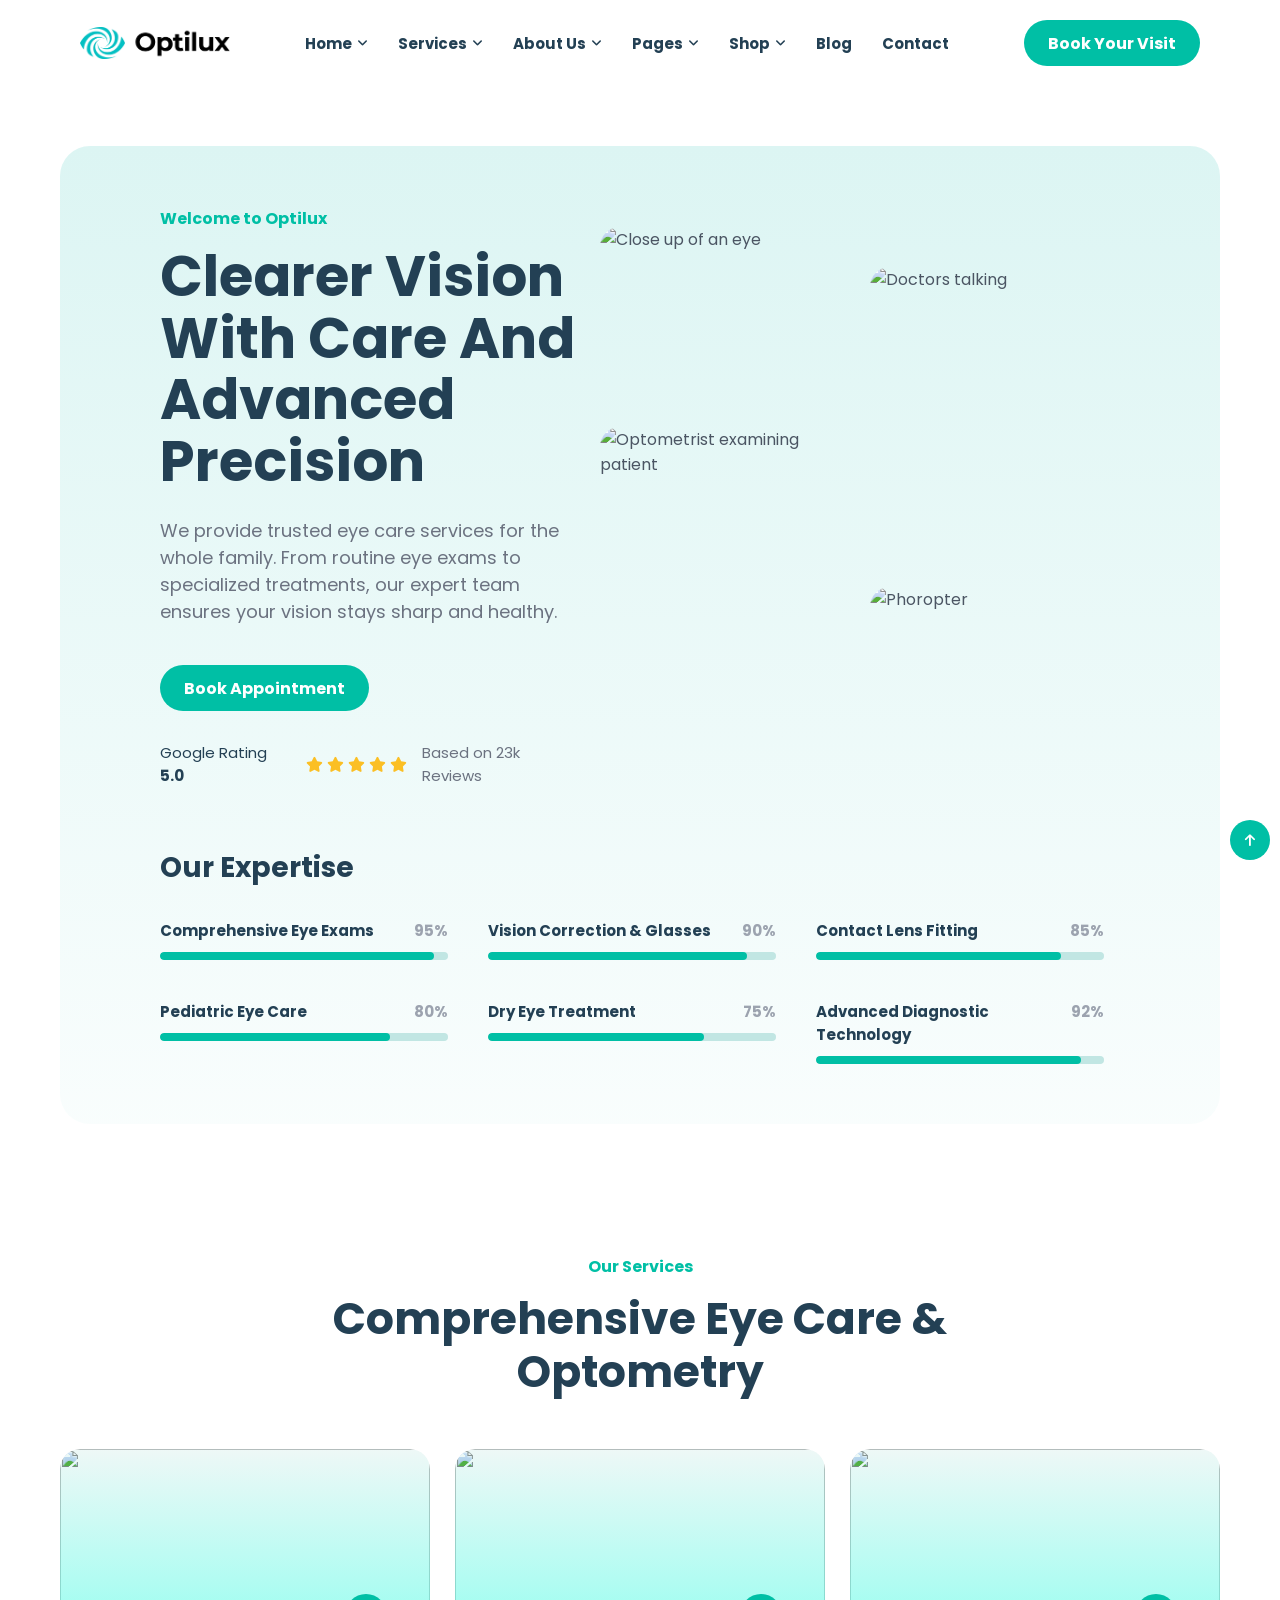
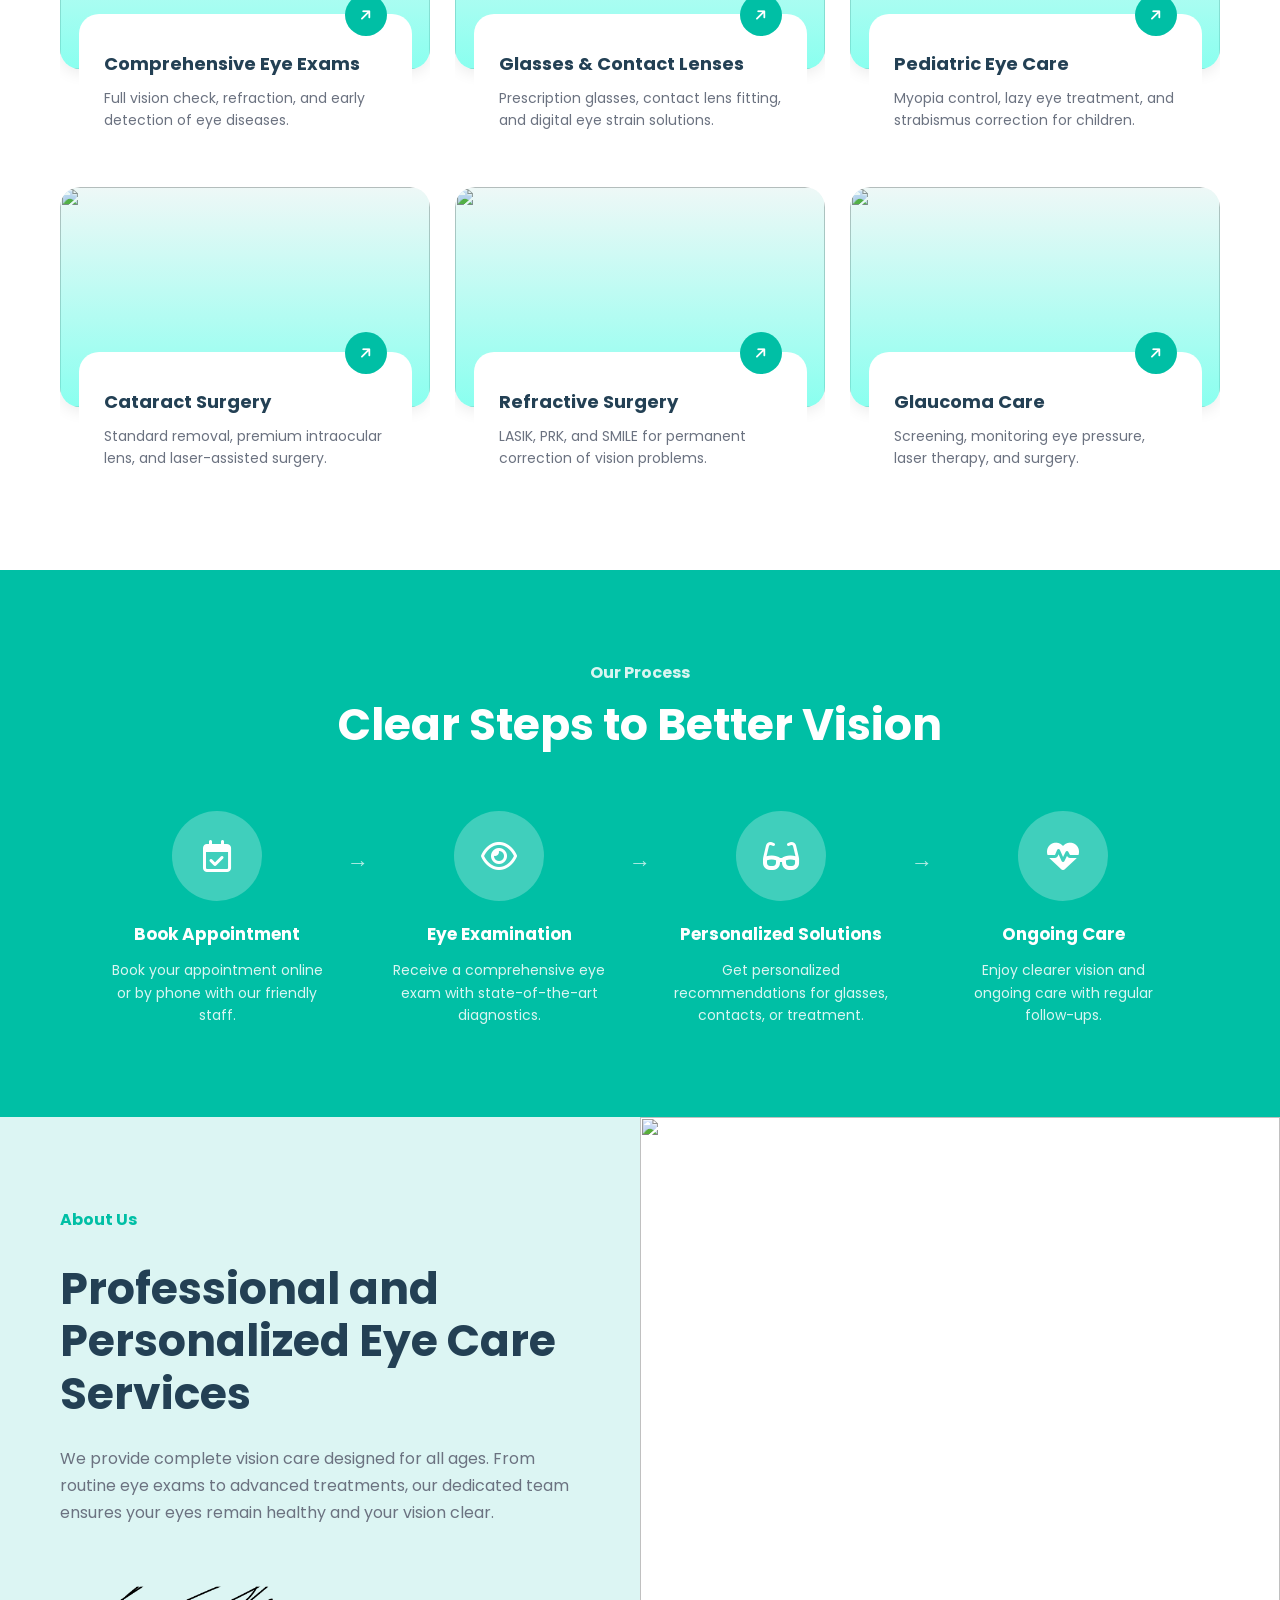
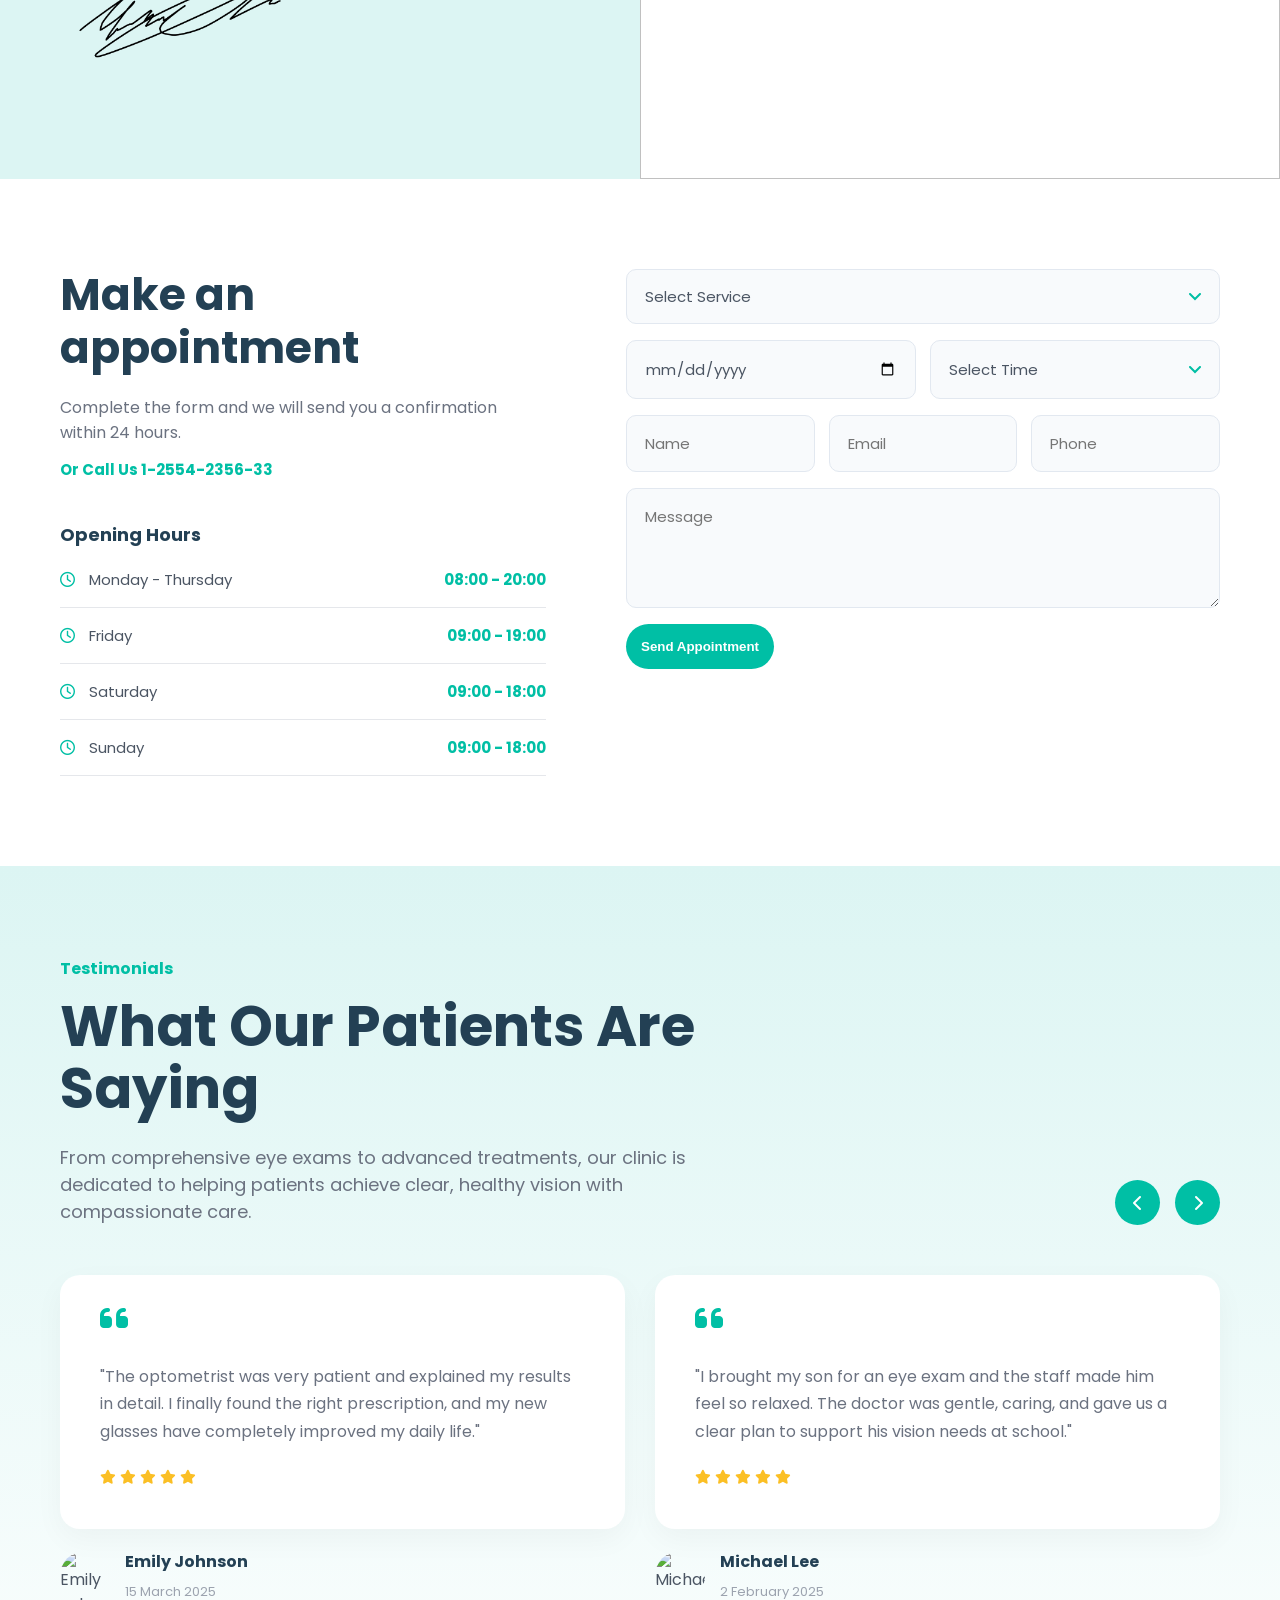
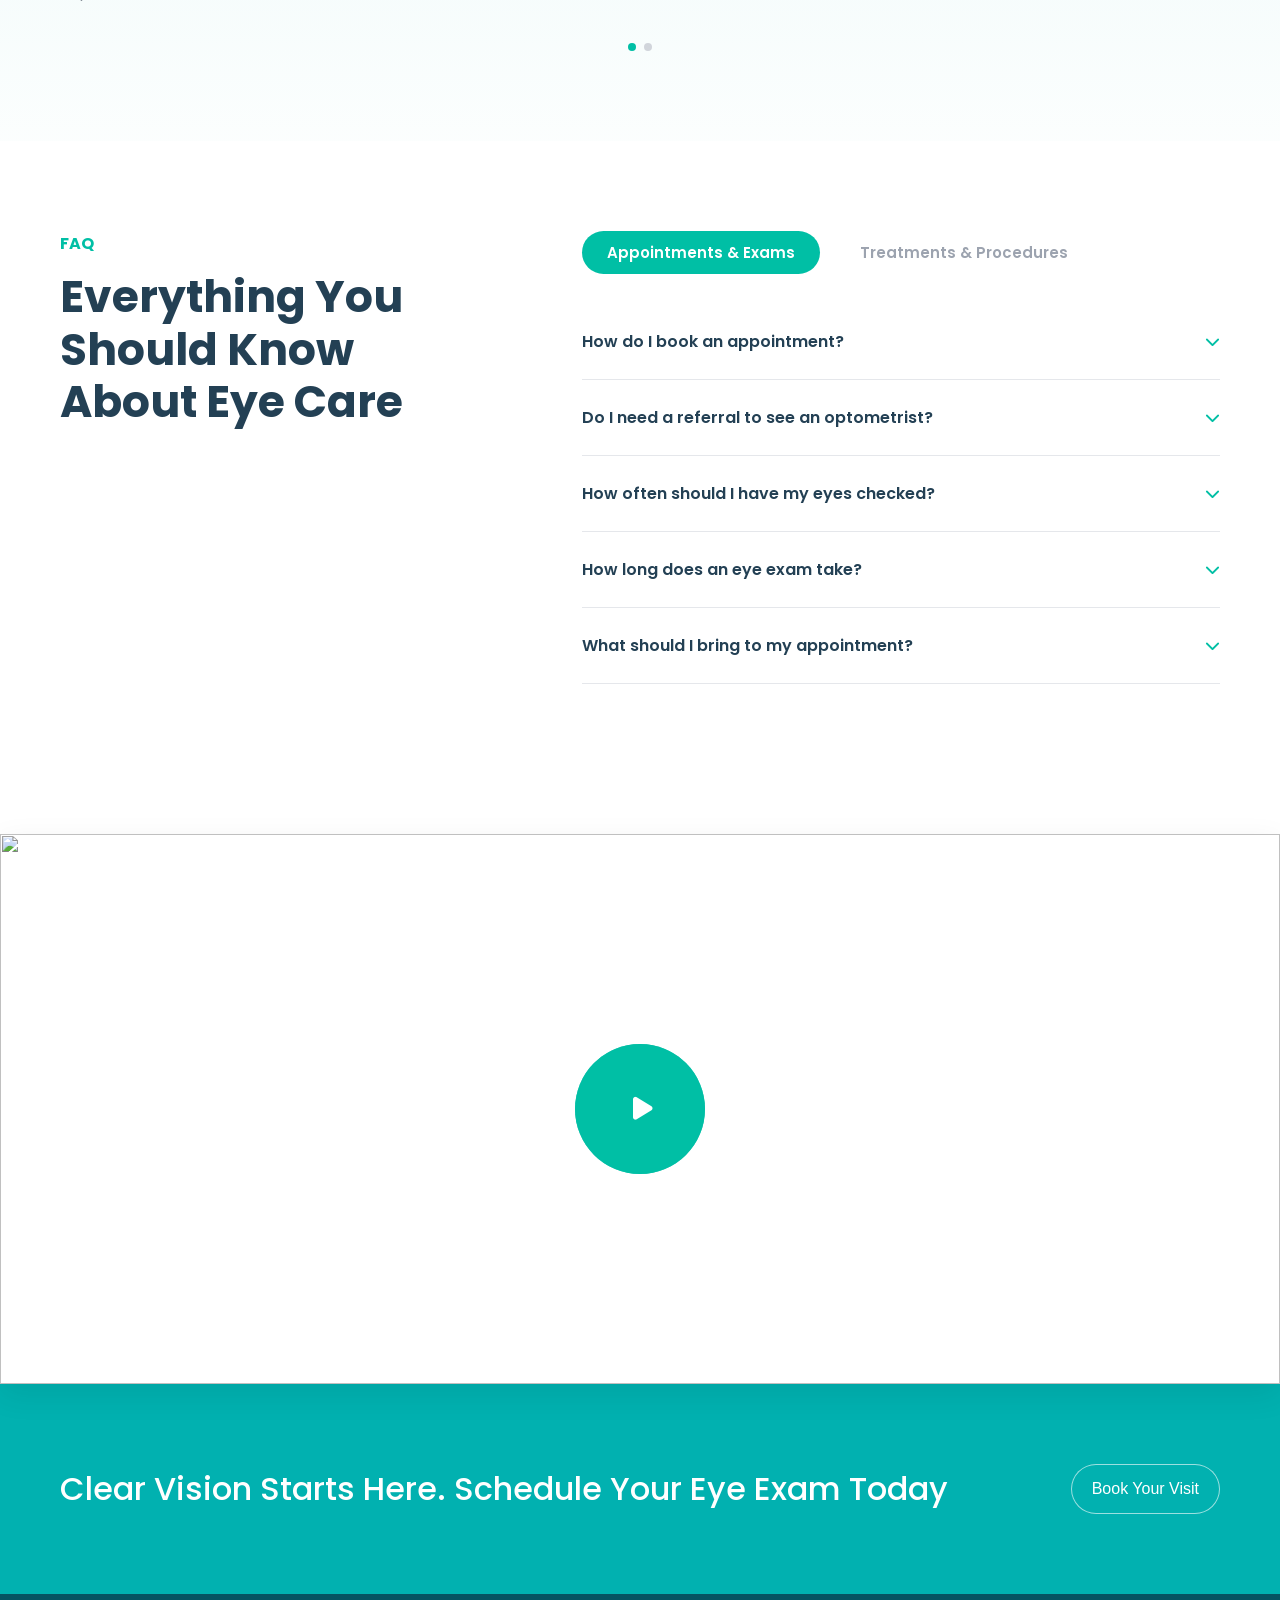
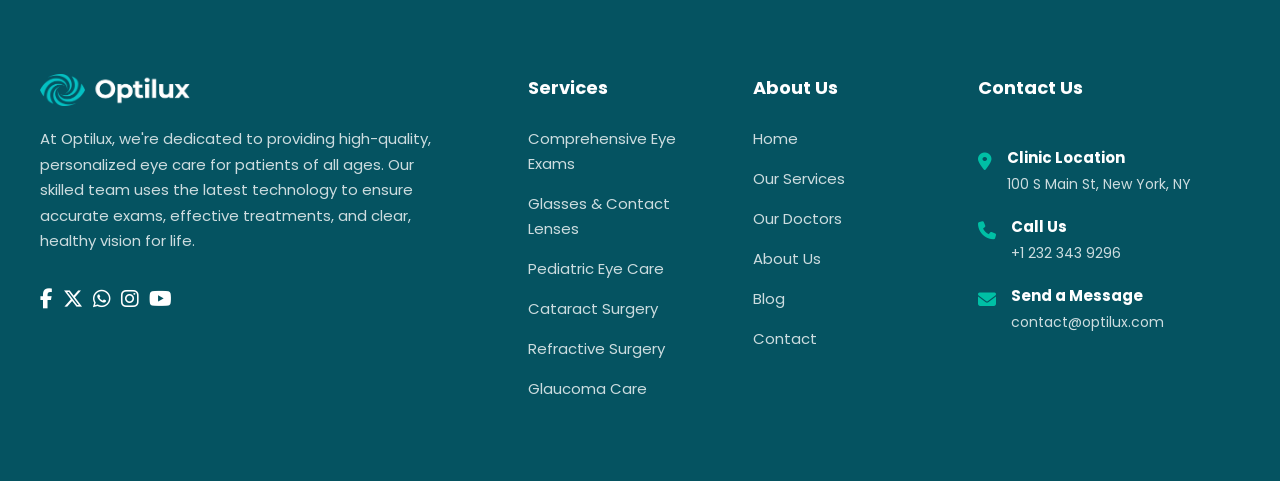
==== index.html @ ae5e07cf "feat: index page finished" ====
<!DOCTYPE html>
<html lang="en">

<head>
    <meta charset="UTF-8">
    <meta name="viewport" content="width=device-width, initial-scale=1.0">
    <title>Optilux Eye Care</title>
    <link rel="stylesheet" href="public/css/app.css">
    <link href="https://fonts.googleapis.com/css2?family=Outfit:wght@400;500;600;700&display=swap" rel="stylesheet">
    <link rel="stylesheet" href="https://cdnjs.cloudflare.com/ajax/libs/font-awesome/6.4.0/css/all.min.css">
    <link rel="preconnect" href="https://fonts.googleapis.com">
    <link rel="preconnect" href="https://fonts.gstatic.com" crossorigin>
    <link
        href="https://fonts.googleapis.com/css2?family=Poppins:ital,wght@0,100;0,200;0,300;0,400;0,500;0,600;0,700;0,800;0,900;1,100;1,200;1,300;1,400;1,500;1,600;1,700;1,800;1,900&display=swap"
        rel="stylesheet">
</head>

<body>
    <!-- !header -->
    <header class="theheader">
        <div class="logo">
            <img src="public/images/logo.webp" style="width: 150px;" alt="">
        </div>
        <!-- todo/ navnar -->
        <nav class="navbar">
            <ul>
                <li><a href="">Home <i class="fa-solid fa-angle-down"></i></a></li>
                <li><a href="">Services <i class="fa-solid fa-angle-down"></i></a></li>
                <li><a href="">About Us <i class="fa-solid fa-angle-down"></i></a></li>
                <li><a href="">Pages <i class="fa-solid fa-angle-down"></i></a></li>
                <li><a href="">Shop <i class="fa-solid fa-angle-down"></i></a></li>
                <li><a href="">Blog</a></li>
                <li><a href="">Contact</a></li>
            </ul>
        </nav>
        <div class="aqua-link">
            <a href="">Book Your Visit</a>
        </div>
    </header>

    <!-- !main -->
    <main class="themain">

        <!--!/ first section/ hero section  -->
        <section class="hero-container">
            <!-- todo/ hero section -->
            <!-- ?left div -->
            <div class="hero-content">
                <div class="hero-text-area">
                    <span class="subtitle">Welcome to Optilux</span>
                    <h1 class="main-title">Clearer Vision With Care And Advanced Precision</h1>
                    <p class="description">
                        We provide trusted eye care services for the whole family.
                        From routine eye exams to specialized treatments, our expert
                        team ensures your vision stays sharp and healthy.
                    </p>
                    <div class="aqua-link">
                        <a href="" class="btn-large">Book Appointment</a>
                    </div>


                    <div class="reviews">
                        <span class="rating-text">Google Rating <strong>5.0</strong></span>
                        <div class="stars">
                            <i class="fa-solid fa-star"></i>
                            <i class="fa-solid fa-star"></i>
                            <i class="fa-solid fa-star"></i>
                            <i class="fa-solid fa-star"></i>
                            <i class="fa-solid fa-star"></i>
                        </div>
                        <span class="review-count">Based on 23k Reviews</span>
                    </div>
                </div>
                <!-- ?/right div -->
                <div class="hero-image-collage">
                    <div class="collage-col">
                        <img src="https://images.unsplash.com/photo-1508962914676-134849a727f0?ixlib=rb-4.0.3&auto=format&fit=crop&w=400&q=80"
                            alt="Close up of an eye" class="img-small rounded">
                        <img src="https://images.unsplash.com/photo-1629909613654-28e377c37b09?ixlib=rb-4.0.3&auto=format&fit=crop&w=400&q=80"
                            alt="Optometrist examining patient" class="img-large rounded">
                    </div>
                    <div class="collage-col staggered">
                        <img src="https://images.unsplash.com/photo-1638202993928-7267aad84c31?ixlib=rb-4.0.3&auto=format&fit=crop&w=400&q=80"
                            alt="Doctors talking" class="img-large rounded">
                        <img src="https://images.unsplash.com/photo-1511174511562-5f7f18b874f8?ixlib=rb-4.0.3&auto=format&fit=crop&w=400&q=80"
                            alt="Phoropter" class="img-small rounded">
                    </div>
                </div>
            </div>

            <!-- todo/first section second part -->
            <div class="expertise-area">
                <h2 class="section-title">Our Expertise</h2>

                <div class="skills-grid">
                    <div class="skill-item">
                        <div class="skill-labels">
                            <span>Comprehensive Eye Exams</span>
                            <span class="percent">95%</span>
                        </div>
                        <div class="skill-bar-bg">
                            <div class="skill-bar-fill-95"></div>
                        </div>
                    </div>
                    <div class="skill-item">
                        <div class="skill-labels">
                            <span>Vision Correction & Glasses</span>
                            <span class="percent">90%</span>
                        </div>
                        <div class="skill-bar-bg">
                            <div class="skill-bar-fill-90"></div>
                        </div>
                    </div>
                    <div class="skill-item">
                        <div class="skill-labels">
                            <span>Contact Lens Fitting</span>
                            <span class="percent">85%</span>
                        </div>
                        <div class="skill-bar-bg">
                            <div class="skill-bar-fill-85"></div>
                        </div>
                    </div>
                    <div class="skill-item">
                        <div class="skill-labels">
                            <span>Pediatric Eye Care</span>
                            <span class="percent">80%</span>
                        </div>
                        <div class="skill-bar-bg">
                            <div class="skill-bar-fill-80"></div>
                        </div>
                    </div>
                    <div class="skill-item">
                        <div class="skill-labels">
                            <span>Dry Eye Treatment</span>
                            <span class="percent">75%</span>
                        </div>
                        <div class="skill-bar-bg">
                            <div class="skill-bar-fill-75"></div>
                        </div>
                    </div>
                    <div class="skill-item">
                        <div class="skill-labels">
                            <span>Advanced Diagnostic Technology</span>
                            <span class="percent">92%</span>
                        </div>
                        <div class="skill-bar-bg">
                            <div class="skill-bar-fill-92"></div>
                        </div>
                    </div>
                </div>
            </div>
        </section>

        <!-- !/ back to the top button /fixed circle -->
        <div class="back-to-the-top">
            <button><i class="fa-solid fa-arrow-up"></i></button>
        </div>


        <!-- !second section -->
        <section class="second-section">

            <h3>Our Services</h3>
            <h1>Comprehensive Eye Care &<br>Optometry</h1>


            <div class="second-section-grids">

                <!-- card 1 -->
                <div class="ss-onecard">
                    <div class="card-imgdiv">
                        <img src="https://images.unsplash.com/photo-1551601651-2a8555f1a136?auto=format&fit=crop&w=600&q=80"
                            alt="">
                    </div>
                    <div class="card-bottom">
                        <div class="card-arrow"><i class="fa-solid fa-arrow-right"></i></div>
                        <h3>Comprehensive Eye Exams</h3>
                        <p>Full vision check, refraction, and early detection of eye diseases.</p>
                    </div>
                </div>

                <!-- card 2 -->
                <div class="ss-onecard">
                    <div class="card-imgdiv">
                        <img src="https://plus.unsplash.com/premium_photo-1677410177662-da141968a7d2?q=80&w=774&auto=format&fit=crop&ixlib=rb-4.1.0&ixid=M3wxMjA3fDB8MHxwaG90by1wYWdlfHx8fGVufDB8fHx8fA%3D%3D"
                            alt="">
                    </div>
                    <div class="card-bottom">
                        <div class="card-arrow"><i class="fa-solid fa-arrow-right"></i></div>
                        <h3>Glasses & Contact Lenses</h3>
                        <p>Prescription glasses, contact lens fitting, and digital eye strain solutions.</p>
                    </div>
                </div>

                <!-- card 3 -->
                <div class="ss-onecard">
                    <div class="card-imgdiv">
                        <img src="https://images.unsplash.com/photo-1629909613654-28e377c37b09?auto=format&fit=crop&w=600&q=80"
                            alt="">
                    </div>
                    <div class="card-bottom">
                        <div class="card-arrow"><i class="fa-solid fa-arrow-right"></i></div>
                        <h3>Pediatric Eye Care</h3>
                        <p>Myopia control, lazy eye treatment, and strabismus correction for children.</p>
                    </div>
                </div>

                <!-- card 4 -->
                <div class="ss-onecard">
                    <div class="card-imgdiv">
                        <img src="https://images.unsplash.com/photo-1638202993928-7267aad84c31?auto=format&fit=crop&w=600&q=80"
                            alt="">
                    </div>
                    <div class="card-bottom">
                        <div class="card-arrow"><i class="fa-solid fa-arrow-right"></i></div>
                        <h3>Cataract Surgery</h3>
                        <p>Standard removal, premium intraocular lens, and laser-assisted surgery.</p>
                    </div>
                </div>

                <!-- card 5 -->
                <div class="ss-onecard">
                    <div class="card-imgdiv">
                        <img src="https://images.unsplash.com/photo-1511174511562-5f7f18b874f8?auto=format&fit=crop&w=600&q=80"
                            alt="">
                    </div>
                    <div class="card-bottom">
                        <div class="card-arrow"><i class="fa-solid fa-arrow-right"></i></div>
                        <h3>Refractive Surgery</h3>
                        <p>LASIK, PRK, and SMILE for permanent correction of vision problems.</p>
                    </div>
                </div>

                <!-- card 6 -->
                <div class="ss-onecard">
                    <div class="card-imgdiv">
                        <img src="https://images.unsplash.com/photo-1576091160399-112ba8d25d1d?auto=format&fit=crop&w=600&q=80"
                            alt="">
                    </div>
                    <div class="card-bottom">
                        <div class="card-arrow"><i class="fa-solid fa-arrow-right"></i></div>
                        <h3>Glaucoma Care</h3>
                        <p>Screening, monitoring eye pressure, laser therapy, and surgery.</p>
                    </div>
                </div>

            </div>
        </section>


        <!-- !third section / aqua section -->
        <section class="third-section">

            <h3>Our Process</h3>
            <h1>Clear Steps to Better Vision</h1>

            <div class="process-steps">

                <div class="process-step">
                    <div class="step-icon">
                        <i class="fa-regular fa-calendar-check"></i>
                    </div>
                    <h4>Book Appointment</h4>
                    <p>Book your appointment online or by phone with our friendly staff.</p>
                </div>

                <span class="step-arrow">&#8594;</span>

                <div class="process-step">
                    <div class="step-icon">
                        <i class="fa-regular fa-eye"></i>
                    </div>
                    <h4>Eye Examination</h4>
                    <p>Receive a comprehensive eye exam with state-of-the-art diagnostics.</p>
                </div>

                <span class="step-arrow">&#8594;</span>

                <div class="process-step">
                    <div class="step-icon">
                        <i class="fa-solid fa-glasses"></i>
                    </div>
                    <h4>Personalized Solutions</h4>
                    <p>Get personalized recommendations for glasses, contacts, or treatment.</p>
                </div>

                <span class="step-arrow">&#8594;</span>

                <div class="process-step">
                    <div class="step-icon">
                        <i class="fa-solid fa-heart-pulse"></i>
                    </div>
                    <h4>Ongoing Care</h4>
                    <p>Enjoy clearer vision and ongoing care with regular follow-ups.</p>
                </div>

            </div>

        </section>






        <!-- !fourth section / big side img section -->
        <section class="fourth-section">

            <div class="about-left">
                <span class="subtitle">About Us</span>
                <h1>Professional and Personalized Eye Care Services</h1>
                <p>We provide complete vision care designed for all ages. From routine eye exams to advanced treatments,
                    our dedicated team ensures your eyes remain healthy and your vision clear.</p>
                <div class="signature"><img src="public/images/signature.png" alt=""></div>
            </div>

            <div class="about-right">
                <img src="https://images.unsplash.com/photo-1663151064065-cb334788f77d?q=80&w=774&auto=format&fit=crop&ixlib=rb-4.1.0&ixid=M3wxMjA3fDB8MHxwaG90by1wYWdlfHx8fGVufDB8fHx8fA%3D%3D"
                    alt="" class="about-img">
            </div>

        </section>



        <!-- !fifth section / appointment section -->
        <section class="fifth-section">

            <div class="appointment-left">
                <h1>Make an appointment</h1>
                <p>Complete the form and we will send you a confirmation within 24 hours.</p>
                <a href="" class="appt-phone">Or Call Us 1-2554-2356-33</a>

                <div class="opening-hours">
                    <h4>Opening Hours</h4>
                    <div class="hours-list">
                        <div class="hours-item">
                            <span><i class="fa-regular fa-clock"></i> Monday - Thursday</span>
                            <span class="hours-time">08:00 - 20:00</span>
                        </div>
                        <div class="hours-item">
                            <span><i class="fa-regular fa-clock"></i> Friday</span>
                            <span class="hours-time">09:00 - 19:00</span>
                        </div>
                        <div class="hours-item">
                            <span><i class="fa-regular fa-clock"></i> Saturday</span>
                            <span class="hours-time">09:00 - 18:00</span>
                        </div>
                        <div class="hours-item">
                            <span><i class="fa-regular fa-clock"></i> Sunday</span>
                            <span class="hours-time">09:00 - 18:00</span>
                        </div>
                    </div>
                </div>
            </div>

            <div class="appointment-right">
                <select class="appt-select appt-full">
                    <option value="">Select Service</option>

                </select>

                <div class="appt-row">
                    <input type="date" class="appt-input appt-date">
                    <select class="appt-select">
                        <option value="">Select Time</option>

                    </select>
                </div>

                <div class="appt-row">
                    <input type="text" class="appt-input" placeholder="Name">
                    <input type="email" class="appt-input" placeholder="Email">
                    <input type="tel" class="appt-input" placeholder="Phone">
                </div>

                <textarea class="appt-textarea" placeholder="Message"></textarea>
                <div class="appot-button">
                    <button>Send Appointment</button>
                </div>
            </div>

        </section>


        <!-- !/ testimonials section-->
        <section class="testimonials-section">
            <div class="testi-header">
                <div class="testi-text">
                    <span class="subtitle">Testimonials</span>
                    <h1 class="main-title">What Our Patients Are Saying</h1>
                    <p class="description">From comprehensive eye exams to advanced treatments, our clinic is dedicated
                        to helping patients achieve clear, healthy vision with compassionate care.</p>
                </div>
                <div class="testi-nav">
                    <button class="nav-btn"><i class="fa-solid fa-chevron-left"></i></button>
                    <button class="nav-btn"><i class="fa-solid fa-chevron-right"></i></button>
                </div>
            </div>

            <div class="testi-cards">
                <div class="testi-card">
                    <div class="card-bg-filled">
                        <div class="quote-icon"><i class="fa-solid fa-quote-left"></i></div>
                        <p class="review-text">"The optometrist was very patient and explained my results in detail. I
                            finally found the right prescription, and my new glasses have completely improved my daily
                            life."</p>
                        <div class="stars">
                            <i class="fa-solid fa-star"></i>
                            <i class="fa-solid fa-star"></i>
                            <i class="fa-solid fa-star"></i>
                            <i class="fa-solid fa-star"></i>
                            <i class="fa-solid fa-star"></i>
                        </div>
                    </div>
                    <div class="patient-info">
                        <img src="https://images.unsplash.com/photo-1438761681033-6461ffad8d80?w=150&auto=format&fit=crop&q=80"
                            alt="Emily Johnson" class="patient-img">
                        <div class="patient-details">
                            <h4>Emily Johnson</h4>
                            <span>15 March 2025</span>
                        </div>
                    </div>
                </div>

                <div class="testi-card">
                    <div class="card-bg-filled">
                        <div class="quote-icon"><i class="fa-solid fa-quote-left"></i></div>
                        <p class="review-text">"I brought my son for an eye exam and the staff made him feel so relaxed.
                            The
                            doctor was gentle, caring, and gave us a clear plan to support his vision needs at school."
                        </p>
                        <div class="stars">
                            <i class="fa-solid fa-star"></i>
                            <i class="fa-solid fa-star"></i>
                            <i class="fa-solid fa-star"></i>
                            <i class="fa-solid fa-star"></i>
                            <i class="fa-solid fa-star"></i>
                        </div>
                    </div>
                    <div class="patient-info">
                        <img src="https://images.unsplash.com/photo-1500648767791-00dcc994a43e?w=150&auto=format&fit=crop&q=80"
                            alt="Michael Lee" class="patient-img">
                        <div class="patient-details">
                            <h4>Michael Lee</h4>
                            <span>2 February 2025</span>
                        </div>
                    </div>
                </div>
            </div>

            <div class="testi-pagination">
                <span class="dot active-dot"></span>
                <span class="dot"></span>
            </div>
        </section>

        <!-- !/ faq section -->
        <section class="eye-faq-section">
            <div class="faq-left">
                <span class="subtitle">FAQ</span>
                <h1 class="main-title">Everything You Should Know<br>About Eye Care</h1>
            </div>

            <div class="faq-right">
                <div class="faq-tabs">
                    <button class="tab-btn active-tab">Appointments & Exams</button>
                    <button class="tab-btn inactive-tab">Treatments & Procedures</button>
                </div>

                <div class="faq-list">
                    <div class="faq-row">
                        <span>How do I book an appointment?</span>
                        <i class="fa-solid fa-chevron-down"></i>
                    </div>
                    <div class="faq-row">
                        <span>Do I need a referral to see an optometrist?</span>
                        <i class="fa-solid fa-chevron-down"></i>
                    </div>
                    <div class="faq-row">
                        <span>How often should I have my eyes checked?</span>
                        <i class="fa-solid fa-chevron-down"></i>
                    </div>
                    <div class="faq-row">
                        <span>How long does an eye exam take?</span>
                        <i class="fa-solid fa-chevron-down"></i>
                    </div>
                    <div class="faq-row">
                        <span>What should I bring to my appointment?</span>
                        <i class="fa-solid fa-chevron-down"></i>
                    </div>
                </div>
            </div>
        </section>



        <!-- !/ video section-->
        <section class="video-section">
            <div class="video-wrapper-thumb">
                <img src="https://plus.unsplash.com/premium_photo-1677333508737-6b6d642bc6d6?q=80&w=1742&auto=format&fit=crop&ixlib=rb-4.1.0&ixid=M3wxMjA3fDB8MHxwaG90by1wYWdlfHx8fGVufDB8fHx8fA%3D%3D"
                    alt="" class="video-bg-img">

                <a href="#watch-video" class="play-button">
                    <i class="fa-solid fa-play"></i>
                </a>
            </div>
        </section>

        <!--  -->
        <!--?/  -->
        <div id="watch-video" class="css-modal">
            <a href="" class="modal-bg-close"></a>

            <div class="modal-inner">
                
                <div class="iframe-container">
                    <iframe width="560" height="315" src="https://www.youtube.com/embed/ir7ori8Q8js?si=O-Us0oO_y2A1rtpF"
                        title="YouTube video player" frameborder="0"
                        allow="accelerometer; autoplay; clipboard-write; encrypted-media; gyroscope; picture-in-picture; web-share"
                        referrerpolicy="strict-origin-when-cross-origin" allowfullscreen></iframe>
                </div>
            </div>
        </div>

        <!-- ?/ -->
        <div class="aqua-video-section">
            <h2>
                Clear Vision Starts Here. Schedule Your Eye Exam Today
            </h2>
            <input type="button" value="Book Your Visit">
        </div>
    </main>

    <!-- !footer -->
    <footer class="thefooter">
        <div class="footer-container">
            <div class="footer-col footer-about">
                <div class="footer-logo">
                    <img src="public/images/logo-white.webp" style="width: 150px;" alt="">
                </div>
                <p>At Optilux, we're dedicated to providing high-quality, personalized eye care for patients of all
                    ages. Our skilled team uses the latest technology to ensure accurate exams, effective treatments,
                    and clear, healthy vision for life.</p>
                <div class="footer-socials">
                    <a href="#"><i class="fa-brands fa-facebook-f"></i></a>
                    <a href="#"><i class="fa-brands fa-x-twitter"></i></a>
                    <a href="#"><i class="fa-brands fa-whatsapp"></i></a>
                    <a href="#"><i class="fa-brands fa-instagram"></i></a>
                    <a href="#"><i class="fa-brands fa-youtube"></i></a>
                </div>
            </div>

            <div class="footer-col footer-links">
                <h3>Services</h3>
                <ul>
                    <li><a href="">Comprehensive Eye Exams</a></li>
                    <li><a href="">Glasses & Contact Lenses</a></li>
                    <li><a href="">Pediatric Eye Care</a></li>
                    <li><a href="">Cataract Surgery</a></li>
                    <li><a href="">Refractive Surgery</a></li>
                    <li><a href="">Glaucoma Care</a></li>
                </ul>
            </div>

            <div class="footer-col footer-links">
                <h3>About Us</h3>
                <ul>
                    <li><a href="">Home</a></li>
                    <li><a href="">Our Services</a></li>
                    <li><a href="">Our Doctors</a></li>
                    <li><a href="">About Us</a></li>
                    <li><a href="">Blog</a></li>
                    <li><a href="">Contact</a></li>
                </ul>
            </div>

            <div class="footer-col footer-contact">
                <h3>Contact Us</h3>

                <div class="contact-item">
                    <div class="contact-icon">
                        <i class="fa-solid fa-location-dot"></i>
                    </div>
                    <div class="contact-info">
                        <h4>Clinic Location</h4>
                        <p>100 S Main St, New York, NY</p>
                    </div>
                </div>

                <div class="contact-item">
                    <div class="contact-icon">
                        <i class="fa-solid fa-phone"></i>
                    </div>
                    <div class="contact-info">
                        <h4>Call Us</h4>
                        <p>+1 232 343 9296</p>
                    </div>
                </div>

                <div class="contact-item">
                    <div class="contact-icon">
                        <i class="fa-solid fa-envelope"></i>
                    </div>
                    <div class="contact-info">
                        <h4>Send a Message</h4>
                        <p>contact@optilux.com</p>
                    </div>
                </div>
            </div>
        </div>
    </footer>
</body>

</html>
---- public/css/app.css ----
* {
    margin: 0;
    padding: 0;
    box-sizing: border-box;
}

body {
    font-family: "poppins", sans-serif;
    color: rgb(75, 85, 99);
    background-color: rgb(255, 255, 255);
}

a {
    text-decoration: none;
}

ul {
    list-style: none;
}

*:hover {
    transition: 0.4s;
}

/* ! header */

.theheader {
    background-color: rgb(255, 255, 255);
    display: flex;
    flex-direction: row;
    justify-content: space-between;
    align-items: center;
    padding: 20px 80px;
}

.logo {
    font-size: 28px;
    font-weight: bold;
    color: rgb(35, 64, 84);
    display: flex;
    flex-direction: row;
    align-items: center;
    gap: 8px;
}

.icon-logo {
    color: rgb(0, 191, 165);
    font-size: 32px;
}

.navbar ul {
    display: flex;
    flex-direction: row;
    gap: 30px;
}

.navbar a {
    font-weight: bold;
    color: rgb(35, 64, 84);
    font-size: 15px;
    display: flex;
    flex-direction: row;
    align-items: center;
    gap: 5px;
}

.navbar a:hover {
    color: rgb(0, 191, 165);
}

.navbar a i {
    font-size: 12px;
}


/* todo/ */
.aqua-link a {
    display: inline-flex;
    align-items: center;
    justify-content: center;
    height: 46px;
    padding: 0 24px;
    border-radius: 50px;
    font-weight: bold;
    cursor: pointer;
    background-color: rgb(0, 191, 165);
    color: white;
    border: none;
    position: relative;
    overflow: hidden;
    /* perspective: 500px; */
}

/*?/ the cube effect text */


.aqua-link a:hover {
    background-color: rgb(5, 83, 97);   
}



.theheader .aqua-link a {
    content: "Book Appointment";
} */



/* .aqua-link a {}

.aqua-link a::before,
.aqua-link a::after {
    position: absolute;
    top: 0;
    left: 0;
    width: 100%;
    height: 100%;
    display: inline-flex;
    align-items: center;
    justify-content: center;
    color: white;
    backface-visibility: hidden;
    transition: transform 0.4s cubic-bezier(0.25, 0.8, 0.25, 1);
}

.aqua-link a::before {
    transform: rotateX(0deg) translateZ(23px);
}

.aqua-link a::after {
    background-color: rgb(5, 83, 97);
    transform: rotateX(-90deg) translateZ(23px);
}

.theheader .aqua-link a::before,
.theheader .aqua-link a::after {
    content: "Book Your Visit";
}

.hero-text-area .aqua-link a::before,
.hero-text-area .aqua-link a::after {
    content: "Book Appointment";
}

.aqua-link a:hover::before {
    transform: rotateX(90deg) translateZ(23px);
}

.aqua-link a:hover::after {
    transform: rotateX(0deg) translateZ(23px);
}

.aqua-link a:active {
    transform: scale(0.96);
    transition: transform 0.1s;
}

/* !/main */
/* !/ first section */

.themain {
    background-color: rgb(255, 255, 255);
}


.hero-container {
    background: linear-gradient(rgb(220, 245, 243), rgba(220, 245, 243, 0.178));
    margin: 60px;
    padding: 60px 100px;
    border-radius: 30px;
}

.hero-content {
    display: flex;
    flex-direction: row;
    justify-content: space-between;
    align-items: center;
    gap: 60px;
    margin-bottom: 60px;
}

.hero-text-area {
    width: 50%;
}

.subtitle {
    color: rgb(0, 191, 165);
    font-weight: bold;
    font-size: 16px;
    display: block;
    margin-bottom: 15px;
}

.main-title {
    font-size: 56px;
    color: rgb(35, 64, 84);
    font-weight: bold;
    line-height: 1.1;
    margin-bottom: 25px;
}

.description {
    font-size: 18px;
    color: rgb(107, 114, 128);
    margin-bottom: 40px;
}

.btn-large {
    padding: 14px 32px;
    font-size: 16px;
    margin-bottom: 30px;
}

.reviews {
    display: flex;
    flex-direction: row;
    align-items: center;
    gap: 15px;
    font-size: 15px;
    color: rgb(35, 64, 84);
}

.stars {
    color: rgb(251, 191, 36);
    display: flex;
    flex-direction: row;
    gap: 4px;
}

.review-count {
    color: rgb(107, 114, 128);
}

.hero-image-collage {
    width: 50%;
    display: flex;
    flex-direction: row;
    gap: 20px;
    justify-content: flex-end;
}

.collage-col {
    display: flex;
    flex-direction: column;
    gap: 20px;
}

.staggered {
    margin-top: 40px;
}

.rounded {
    border-radius: 20px;
    object-fit: cover;
    width: 250px;
}

.img-small {
    height: 180px;
}

.img-large {
    height: 300px;
}

/* ? skills area */

.expertise-area {
    margin-top: 40px;
}

.section-title {
    font-size: 28px;
    color: rgb(35, 64, 84);
    margin-bottom: 30px;
}

.skills-grid {
    display: flex;
    flex-wrap: wrap;
    gap: 40px;
}

.skill-item {
    width: 30%;
}

.skill-labels {
    display: flex;
    flex-direction: row;
    justify-content: space-between;
    margin-bottom: 10px;
    font-weight: bold;
    color: rgb(35, 64, 84);
    font-size: 15px;
}

.percent {
    color: rgb(156, 163, 175);
}

.skill-bar-bg {
    width: 100%;
    height: 8px;
    background-color: rgb(193, 230, 227);
    border-radius: 10px;
    overflow: hidden;
}

.skill-bar-fill-95 {
    height: 100%;
    background-color: rgb(0, 191, 165);
    border-radius: 10px;
    width: 95%;
}

.skill-bar-fill-90 {
    height: 100%;
    background-color: rgb(0, 191, 165);
    border-radius: 10px;
    width: 90%;
}

.skill-bar-fill-85 {
    height: 100%;
    background-color: rgb(0, 191, 165);
    border-radius: 10px;
    width: 85%;
}

.skill-bar-fill-80 {
    height: 100%;
    background-color: rgb(0, 191, 165);
    border-radius: 10px;
    width: 80%;
}

.skill-bar-fill-75 {
    height: 100%;
    background-color: rgb(0, 191, 165);
    border-radius: 10px;
    width: 75%;
}

.skill-bar-fill-92 {
    height: 100%;
    background-color: rgb(0, 191, 165);
    border-radius: 10px;
    width: 92%;
}

/* !/ back to the top button */

.back-to-the-top button {
    position: fixed;
    background-color: rgb(0, 191, 165);
    border-radius: 100%;
    height: 40px;
    width: 40px;
    bottom: 40px;
    right: 10px;
    border: none;
    color: white;
}

.back-to-the-top button:hover {
    transform: scale(1.3) translateY(-20%);
    box-shadow: 0px 0px 6px rgba(0, 128, 111, 0.647);
    cursor: pointer;
}

.back-to-the-top button:hover i {
    transform: scale(1.3);

}

/* !second section */

.second-section {
    display: flex;
    flex-direction: column;
    align-items: center;
    padding: 70px 60px;
    background-color: rgb(255, 255, 255);
}

.second-section h3 {
    color: rgb(0, 191, 165);
    font-weight: bold;
    font-size: 16px;
    margin-bottom: 14px;
}

.second-section h1 {
    font-size: 44px;
    font-weight: bold;
    color: rgb(35, 64, 84);
    text-align: center;
    line-height: 1.2;
    margin-bottom: 50px;
}

.second-section-grids {
    display: grid;
    grid-template-columns: repeat(3, 1fr);
    gap: 25px;
    width: 100%;
    max-width: 1200px;
}

.ss-onecard {
    display: flex;
    flex-direction: column;
    justify-content: center;
    align-items: center;
    border-radius: 20px;
    overflow: hidden;
    background-color: rgb(255, 255, 255);
    cursor: pointer;
}

.ss-onecard:hover img {
    transform: scale(1.05);
    transition: 0.5s;
}

.card-imgdiv {
    width: 100%;
    height: 220px;
    overflow: hidden;
    position: relative;
    box-shadow: 0px 4px 15px rgba(0, 0, 0, 0.08);
    border-radius: 20px;
}

.card-imgdiv img {
    width: 100%;
    height: 100%;
    object-fit: cover;
}


.card-imgdiv::after {
    content: "";
    position: absolute;
    top: 0;
    left: 0;
    width: 100%;
    height: 100%;
    /* background-color: rgba(0, 191, 165, 0.2); */
    background: linear-gradient(180deg, rgba(0, 147, 127, 0.068), rgba(78, 255, 231, 0.661));
}

.card-bottom {
    background-color: rgb(255, 255, 255);
    padding: 28px 25px 30px 25px;
    border-radius: 20px;
    position: relative;
    margin-top: -55px;
    width: 90%;
}

.card-arrow {
    position: absolute;
    top: -20px;
    right: 25px;
    width: 42px;
    height: 42px;
    background-color: rgb(0, 191, 165);
    border-radius: 50%;
    display: flex;
    align-items: center;
    justify-content: center;
    color: rgb(255, 255, 255);
    font-size: 14px;
}

.card-arrow i {
    transform: rotate(-45deg);
    display: inline-block;
}

.card-bottom h3 {
    font-size: 18px;
    font-weight: bold;
    color: rgb(35, 64, 84);
    margin-top: 8px;
    margin-bottom: 10px;
}

.card-bottom p {
    font-size: 14px;
    color: rgb(107, 114, 128);
    line-height: 1.6;
}


/* !/third section / aqua section */

.third-section {
    background-color: rgb(0, 191, 165);
    padding: 90px 80px;
    display: flex;
    flex-direction: column;
    align-items: center;
    text-align: center;
}

.third-section h3 {
    color: rgb(255, 255, 255);
    font-size: 16px;
    font-weight: bold;
    margin-bottom: 14px;
    opacity: 0.85;
}

.third-section h1 {
    font-size: 44px;
    font-weight: bold;
    color: rgb(255, 255, 255);
    margin-bottom: 60px;
    line-height: 1.2;
}

/* ? process steps */

.process-steps {
    display: flex;
    flex-direction: row;
    align-items: flex-start;
    justify-content: center;
    gap: 20px;
    width: 100%;
    max-width: 1100px;
}

.process-step {
    display: flex;
    flex-direction: column;
    align-items: center;
    text-align: center;
    max-width: 220px;
}

.step-icon {
    width: 90px;
    height: 90px;
    background-color: rgba(255, 255, 255, 0.25);
    border-radius: 50%;
    display: flex;
    align-items: center;
    justify-content: center;
    font-size: 32px;
    color: rgb(255, 255, 255);
    margin-bottom: 20px;
}

.process-step h4 {
    font-size: 17px;
    font-weight: bold;
    color: rgb(255, 255, 255);
    margin-bottom: 12px;
}

.process-step p {
    font-size: 14px;
    color: rgba(255, 255, 255, 0.85);
    line-height: 1.6;
}

.step-arrow {
    font-size: 22px;
    color: rgba(255, 255, 255, 0.7);
    margin-top: 35px;
    flex-shrink: 0;
}


/* !fourth section / big side img section */

.fourth-section {
    display: flex;
    flex-direction: row;
    min-height: 550px;
}

.about-left {
    width: 50%;
    background-color: rgb(220, 245, 243);
    padding: 90px 60px;
    display: flex;
    flex-direction: column;
    justify-content: center;
}

.about-left h1 {
    font-size: 44px;
    font-weight: bold;
    color: rgb(35, 64, 84);
    line-height: 1.2;
    margin-bottom: 24px;
    margin-top: 16px;
}

.about-left p {
    font-size: 16px;
    color: rgb(107, 114, 128);
    line-height: 1.7;
    margin-bottom: 36px;
}

/* ? signature */


.signature img {
    color: rgb(35, 64, 84);
    width: 240px;
}

.about-right {
    width: 50%;
    overflow: hidden;
}

.about-img {
    width: 100%;
    height: 100%;
    object-fit: cover;
    display: block;
}

/* ! fifth section / appointment section */

.fifth-section {
    display: flex;
    flex-direction: row;
    justify-content: space-between;
    align-items: flex-start;
    padding: 90px 60px;
    gap: 80px;
    background-color: rgb(255, 255, 255);
}

.appointment-left {
    width: 45%;
}

.appointment-left h1 {
    font-size: 44px;
    font-weight: bold;
    color: rgb(35, 64, 84);
    margin-bottom: 20px;
    line-height: 1.2;
}

.appointment-left p {
    font-size: 16px;
    color: rgb(107, 114, 128);
    margin-bottom: 12px;
}

.appt-phone {
    color: rgb(0, 191, 165);
    font-weight: bold;
    font-size: 15px;
    display: inline-block;
    margin-bottom: 40px;
}

.appt-phone:hover {
    color: rgb(5, 83, 97);
}

/* ? opening hours */

.opening-hours h4 {
    font-size: 18px;
    font-weight: bold;
    color: rgb(35, 64, 84);
    margin-bottom: 20px;
}

.hours-list {
    display: flex;
    flex-direction: column;
    gap: 16px;
}

.hours-item {
    display: flex;
    flex-direction: row;
    justify-content: space-between;
    align-items: center;
    font-size: 15px;
    color: rgb(75, 85, 99);
    padding-bottom: 16px;
    border-bottom: 1px solid rgb(229, 231, 235);
}

.hours-item i {
    color: rgb(0, 191, 165);
    margin-right: 10px;
}

.hours-time {
    color: rgb(0, 191, 165);
    font-weight: bold;
}

/* ? appointment form */

.appointment-right {
    width: 55%;
    display: flex;
    flex-direction: column;
    gap: 16px;
}

.appt-select,
.appt-input,
.appt-textarea {
    background-color: rgb(248, 250, 252);
    border: 1px solid rgb(226, 232, 240);
    border-radius: 10px;
    padding: 16px 18px;
    font-size: 15px;
    color: rgb(75, 85, 99);
    font-family: inherit;
    outline: none;
    width: 100%;
}

.appt-select {
    appearance: none;
    background-image: url("data:image/svg+xml,%3Csvg xmlns='http://www.w3.org/2000/svg' width='12' height='8' viewBox='0 0 12 8'%3E%3Cpath d='M1 1l5 5 5-5' stroke='%2300BFA5' stroke-width='2' fill='none' stroke-linecap='round'/%3E%3C/svg%3E");
    background-repeat: no-repeat;
    background-position: right 18px center;
    cursor: pointer;
}

.appt-full {
    width: 100%;
}

.appt-row {
    display: flex;
    flex-direction: row;
    gap: 14px;
}

.appt-textarea {
    resize: vertical;
    min-height: 120px;
}

.appt-select:focus,
.appt-input:focus,
.appt-textarea:focus {
    border-color: rgb(0, 191, 165);
}

.appot-button button {
    background-color: rgb(0, 191, 165);
    padding: 15px;
    border-radius: 50px;
    border: none;
    color: white;
    font-weight: 600;
}

.appot-button button:hover {
    background-color: rgb(5, 83, 97);
    cursor: pointer;
}


/* !/ */
/* ! Testimonials Section */
.testimonials-section {
    background: linear-gradient(180deg, rgb(220, 245, 243) 0%, rgba(220, 245, 243, 0.1) 100%);
    padding: 90px 60px;
    display: flex;
    flex-direction: column;
}

.testi-header {
    display: flex;
    flex-direction: row;
    justify-content: space-between;
    align-items: flex-end;
    margin-bottom: 50px;
}

.testi-text {
    width: 60%;
}

.testi-text .description {
    margin-bottom: 0;
}

.testi-nav {
    display: flex;
    gap: 15px;
}

.nav-btn {
    background-color: rgb(0, 191, 165);
    color: rgb(255, 255, 255);
    width: 45px;
    height: 45px;
    border-radius: 50%;
    border: none;
    cursor: pointer;
    font-size: 16px;
    display: flex;
    align-items: center;
    justify-content: center;
}

.nav-btn:hover {
    background-color: rgb(5, 83, 97);
}

.testi-cards {
    display: flex;
    flex-direction: row;
    gap: 30px;
    margin-bottom: 40px;
}

.card-bg-filled {
    background-color: rgb(255, 255, 255);
    padding: 20px 40px;
    border-radius: 20px;
    box-shadow: 0px 10px 30px rgba(0, 0, 0, 0.04);
    flex: 1;
    display: flex;
    flex-direction: column;
    justify-content: space-between;
}

.testi-card {

    /* padding: 40px; */
    width: 50%;

    display: flex;
    flex-direction: column;
    justify-content: space-between;
    gap: 20px;
}

.quote-icon {
    color: rgb(0, 191, 165);
    font-size: 32px;
    margin-bottom: 20px;
}

.review-text {
    font-size: 16px;
    color: rgb(107, 114, 128);
    line-height: 1.7;
    margin-bottom: 25px;
    min-height: 80px;
}

.testi-card .stars {
    margin-bottom: 25px;
    font-size: 14px;
}

.patient-info {
    display: flex;
    flex-direction: row;
    align-items: center;
    gap: 15px;
}

.patient-img {
    width: 50px;
    height: 50px;
    border-radius: 50%;
    object-fit: cover;
}

.patient-details h4 {
    font-size: 16px;
    color: rgb(35, 64, 84);
    font-weight: bold;
    margin-bottom: 4px;
}

.patient-details span {
    font-size: 13px;
    color: rgb(156, 163, 175);
}

.testi-pagination {
    display: flex;
    justify-content: center;
    gap: 8px;
}

.dot {
    width: 8px;
    height: 8px;
    border-radius: 50%;
    background-color: rgb(209, 213, 219);
    cursor: pointer;
}

.active-dot {
    background-color: rgb(0, 191, 165);
}

/* ! FAQ Section Custom */
.eye-faq-section {
    padding: 90px 60px;
    display: flex;
    flex-direction: row;
    justify-content: space-between;
    align-items: flex-start;
    background-color: rgb(255, 255, 255);
}

.faq-left {
    width: 40%;
}

.faq-left .main-title {
    font-size: 44px;
    line-height: 1.2;
}

.faq-right {
    width: 55%;
}

.faq-tabs {
    display: flex;
    flex-direction: row;
    gap: 15px;
    margin-bottom: 30px;
}

.tab-btn {
    padding: 10px 25px;
    border-radius: 50px;
    font-size: 15px;
    font-weight: 600;
    border: none;
    cursor: pointer;
    font-family: inherit;
}

.active-tab {
    background-color: rgb(0, 191, 165);
    color: rgb(255, 255, 255);
}

.inactive-tab {
    background-color: transparent;
    color: rgb(156, 163, 175);
}

.inactive-tab:hover {
    color: rgb(35, 64, 84);
}

.faq-list {
    display: flex;
    flex-direction: column;
}

.faq-row {
    display: flex;
    flex-direction: row;
    justify-content: space-between;
    align-items: center;
    padding: 25px 0;
    border-bottom: 1px solid rgb(229, 231, 235);
    color: rgb(35, 64, 84);
    font-weight: 600;
    font-size: 16px;
    cursor: pointer;
}

.faq-row:hover {
    color: rgb(0, 191, 165);
}

.faq-row i {
    color: rgb(0, 191, 165);
    font-size: 15px;
}


/* !video section */

.video-section {
    padding-top: 60px;
    background-color: rgb(255, 255, 255);
    display: flex;
    justify-content: center;
    width: 100%;
}

.video-wrapper-thumb {
    position: relative;
    width: 100%;
    height: 550px;
    overflow: hidden;
    box-shadow: 0px 10px 30px rgba(0, 0, 0, 0.08);
}

.video-bg-img {
    width: 100%;
    height: 100%;
    object-fit: cover;
}

/* ? play button */
.play-button {
    position: absolute;
    top: 50%;
    left: 50%;
    transform: translate(-50%, -50%);
    width: 130px;
    height: 130px;
    background-color: rgb(0, 191, 165);
    border-radius: 50%;
    display: flex;
    align-items: center;
    justify-content: center;
    color: rgb(255, 255, 255);
    font-size: 26px;
    z-index: 2;
    transition: background-color 0.4s;
}

.play-button i {
    margin-left: 5px;
}

.play-button:hover {
    background-color: rgb(5, 83, 97);
}


.play-button::before,
.play-button::after {
    content: "";
    position: absolute;
    top: 0;
    left: 0;
    right: 0;
    bottom: 0;
    border-radius: 50%;
    background-color: rgba(0, 191, 165, 0.5);
    z-index: -1;
    animation: pulseRipple 2s linear infinite;
}

.play-button::after {
    animation-delay: 1s;
}



/* ! CSS target */
.css-modal {
    position: fixed;
    top: 0;
    left: 0;
    width: 100%;
    height: 100%;
    background-color: rgba(0, 0, 0, 0.85);
    z-index: 99;
    display: flex;
    align-items: center;
    justify-content: center;
    opacity: 0;
    visibility: hidden;
    transition: opacity 0.4s ease, visibility 0.4s ease;
}

.css-modal:target {
    opacity: 1;
    visibility: visible;
}

.modal-bg-close {
    position: absolute;
    top: 0;
    left: 0;
    width: 100%;
    height: 100%;
    cursor: default;
}

.modal-inner {
    position: relative;
    width: 80%;
    max-width: 900px;
    background: #000;
    z-index: 10000;
    border-radius: 10px;
    box-shadow: 0 10px 50px rgba(0, 0, 0, 0.5);
}

.modal-close-btn {
    position: absolute;
    top: -40px;
    right: 0px;
    color: rgb(255, 255, 255);
    font-size: 32px;
    transition: 0.3s;
}

.modal-close-btn:hover {
    color: rgb(0, 191, 165);
    transform: scale(1.1);
}

.iframe-container {
    position: relative;
    width: 100%;
    padding-bottom: 56%;
    height: 0;
}

.iframe-container iframe {
    width: 100%;
    position: absolute;
    top: 0;
    left: 0;
    height: 100%;
    border-radius: 10px;
}

/* todo/ */
.aqua-video-section {
    background-color: rgb(1, 177, 176);
    display: flex;
    flex-direction: row;
    justify-content: space-between;
    align-items: center;
    padding: 80px 60px;
    color: white;
}

.aqua-video-section h2 {
    font-size: xx-large;
    font-weight: 500;
}

.aqua-video-section input {
    background-color: rgb(1, 177, 176);
    color: white;
    font-size: medium;
    padding: 15px 20px;
    border-radius: 50px;
    border: 1px solid rgba(255, 255, 255, 0.613);

    /* ?/ */
    /* display: inline-flex;
    align-items: center;
    justify-content: center;
    height: 46px;
    padding: 0 24px;
    border-radius: 50px;
    font-weight: bold;
    cursor: pointer;
    background-color: rgb(0, 191, 165);
    color: transparent;
    border: none;
    position: relative;
    overflow: hidden;
    perspective: 500px; */
}


/* ?/ */

.aqua-video-section input:hover {
    background-color: rgb(1, 83, 96);
    border: 1px solid rgb(1, 83, 96);
    cursor: pointer;
}

/* ?/ */


/* .aqua-video-section input::before,
.aqua-video-section input::after {
    position: absolute;
    top: 0;
    left: 0;
    width: 100%;
    height: 100%;
    display: inline-flex;
    align-items: center;
    justify-content: center;
    color: rgb(255, 255, 255);
    backface-visibility: hidden;
    transition: transform 0.4s cubic-bezier(0.25, 0.8, 0.25, 1);
}

.aqua-video-section input::before {
    transform: rotateX(0deg) translateZ(23px);
}

.aqua-video-section input::after {
    background-color: rgb(5, 83, 97);
    transform: rotateX(-90deg) translateZ(23px);
}

.aqua-video-section .aqua-video-section input::before,
.aqua-video-section .aqua-video-section input::after {
    content: "Book Your Visit";
}

.aqua-video-section .aqua-video-section input::before,
.aqua-video-section .aqua-video-section input::after {
    content: "Book Appointment";
}

.aqua-video-section input:hover::before {
    transform: rotateX(90deg) translateZ(23px);
}

.aqua-video-section input:hover::after {
    transform: rotateX(0deg) translateZ(23px);
}

.aqua-video-section input:active {
    transform: scale(0.96);
    transition: transform 0.1s;
} */




/* !/ footer */

.thefooter {
    background-color: rgb(5, 83, 97);
    padding: 80px 40px;
    color: rgb(255, 255, 255);
}

.footer-container {
    display: grid;
    grid-template-columns: 2.5fr 1fr 1fr 1.5fr;
    gap: 50px;
    max-width: 1200px;
    margin: 0 auto;
}

/* ? footer logo/ about */
.footer-about .footer-logo {
    font-size: 28px;
    font-weight: bold;
    display: flex;
    align-items: center;
    gap: 8px;
    margin-bottom: 20px;
}

.footer-about .icon-logo-footer {
    color: rgb(0, 191, 165);
    font-size: 32px;
}

.footer-about p {
    color: rgba(255, 255, 255, 0.8);
    line-height: 1.7;
    font-size: 15px;
    margin-bottom: 30px;
    padding-right: 20px;
}

/* ? socials */
.footer-socials {
    display: flex;
    gap: 10px;
}

.footer-socials a {
    color: rgb(255, 255, 255);
    font-size: 20px;
    transition: color 0.3s;
}

.footer-socials a:hover {
    color: rgb(0, 191, 165);
}

/* ? */
.footer-col h3 {
    font-size: 18px;
    font-weight: bold;
    margin-bottom: 25px;
    color: rgb(255, 255, 255);
}

.footer-links ul {
    display: flex;
    flex-direction: column;
    gap: 15px;
}

.footer-links a {
    color: rgba(255, 255, 255, 0.8);
    font-size: 15px;
    transition: color 0.3s;
}

.footer-links a:hover {
    color: rgb(0, 191, 165);
    padding-left: 5px;
}

/* ? contact us stuff */
.footer-contact {
    display: flex;
    flex-direction: column;
    gap: 20px;
}

.contact-item {
    display: flex;
    align-items: flex-start;
    gap: 15px;
}

.contact-icon {
    color: rgb(0, 191, 165);
    font-size: 18px;
    margin-top: 2px;
}

.contact-info h4 {
    font-size: 15px;
    font-weight: bold;
    margin-bottom: 5px;
    color: rgb(255, 255, 255);
}

.contact-info p {
    color: rgba(255, 255, 255, 0.8);
    font-size: 14px;
}


/* !media query */

/* tablet */
@media (max-width: 1100px) {

    /* ? header */
    .theheader {
        padding: 20px 40px;
    }

    /* ? hero */
    .main-title {
        font-size: 42px;
    }

    .hero-container {
        margin: 30px;
        padding: 60px 50px;
    }

    .hero-content {
        flex-direction: column;
    }

    .hero-text-area {
        width: 100%;
        text-align: center;
    }

    .reviews {
        justify-content: center;
    }

    .hero-image-collage {
        justify-content: center;
        width: 100%;
    }

    .skill-item {
        width: 45%;
    }

    /* ? second section */
    .second-section-grids {
        grid-template-columns: repeat(2, 1fr);
    }

    /* ? third section / process */
    .third-section {
        padding: 70px 40px;
    }

    .process-steps {
        flex-wrap: wrap;
        gap: 30px;
    }

    .step-arrow {
        display: none;
    }

    /* ? fourth section / about */
    .fourth-section {
        flex-direction: column;
    }

    .about-left,
    .about-right {
        width: 100%;
    }

    .about-right {
        height: 400px;
    }

    /* ? fifth section / appointment */
    .fifth-section {
        flex-direction: column;
        padding: 60px 40px;
        gap: 50px;
    }

    .appointment-left,
    .appointment-right {
        width: 100%;
    }

    /* ? testimonials */
    .testimonials-section {
        padding: 70px 40px;
    }

    .testi-header {
        flex-direction: column;
        align-items: flex-start;
        gap: 30px;
    }

    .testi-text {
        width: 100%;
    }

    .testi-cards {
        flex-direction: column;
    }

    .testi-card {
        width: 100%;
    }

    /* ? faq */
    .eye-faq-section {
        flex-direction: column;
        padding: 70px 40px;
        gap: 40px;
    }

    .faq-left,
    .faq-right {
        width: 100%;
    }

    /* ? footer */
    .footer-container {
        grid-template-columns: 1fr 1fr;
        gap: 40px;
    }

    .footer-about {
        grid-column: span 2;
    }

    /* ? aqua cta */
    .aqua-video-section {
        flex-direction: column;
        gap: 30px;
        text-align: center;
        padding: 60px 40px;
    }
}

/* phone */
@media (max-width: 768px) {

    /* ? header */
    .theheader {
        flex-direction: column;
        gap: 20px;
        padding: 20px;
    }

    .navbar ul {
        flex-wrap: wrap;
        justify-content: center;
        gap: 15px;
    }

    /* ? hero */
    .hero-container {
        margin: 15px;
        padding: 40px 20px;
    }

    .main-title {
        font-size: 32px;
    }

    .hero-image-collage {
        flex-direction: column;
        width: 100%;
    }

    .staggered {
        margin-top: 0px;
    }

    .rounded {
        width: 100%;
    }

    .img-small,
    .img-large {
        height: auto;
    }

    .reviews {
        flex-direction: column;
        gap: 5px;
    }

    .skill-item {
        width: 100%;
    }

    /* ? second section */
    .second-section {
        padding: 50px 20px;
    }

    .second-section h1 {
        font-size: 30px;
    }

    .second-section-grids {
        grid-template-columns: 1fr;
    }

    /* ? third section / process */
    .third-section {
        padding: 60px 20px;
    }

    .third-section h1 {
        font-size: 30px;
    }

    .process-step {
        max-width: 100%;
    }

    /* ? fourth section / about */
    .about-left {
        padding: 50px 20px;
    }

    .about-left h1 {
        font-size: 30px;
    }

    /* ? fifth section / appointment */
    .fifth-section {
        padding: 50px 20px;
    }

    .appointment-left h1 {
        font-size: 32px;
    }

    .appt-row {
        flex-direction: column;
    }

    /* ? testimonials */
    .testimonials-section {
        padding: 60px 20px;
    }

    .testi-header {
        margin-bottom: 30px;
    }

    /* ? faq */
    .eye-faq-section {
        padding: 60px 20px;
    }

    .faq-left .main-title {
        font-size: 30px;
    }

    .faq-tabs {
        flex-direction: column;
    }

    .tab-btn {
        width: 100%;
        text-align: center;
    }

    /* ? video */
    .video-wrapper-thumb {
        height: 280px;
    }

    .play-button {
        width: 70px;
        height: 70px;
    }

    /* ? aqua cta */
    .aqua-video-section {
        flex-direction: column;
        gap: 25px;
        text-align: center;
        padding: 50px 20px;
    }

    .aqua-video-section h2 {
        font-size: large;
    }

    /* ? footer */
    .thefooter {
        padding: 60px 20px;
    }

    .footer-container {
        grid-template-columns: 1fr;
        gap: 35px;
    }

    .footer-about {
        grid-column: span 1;
    }
}
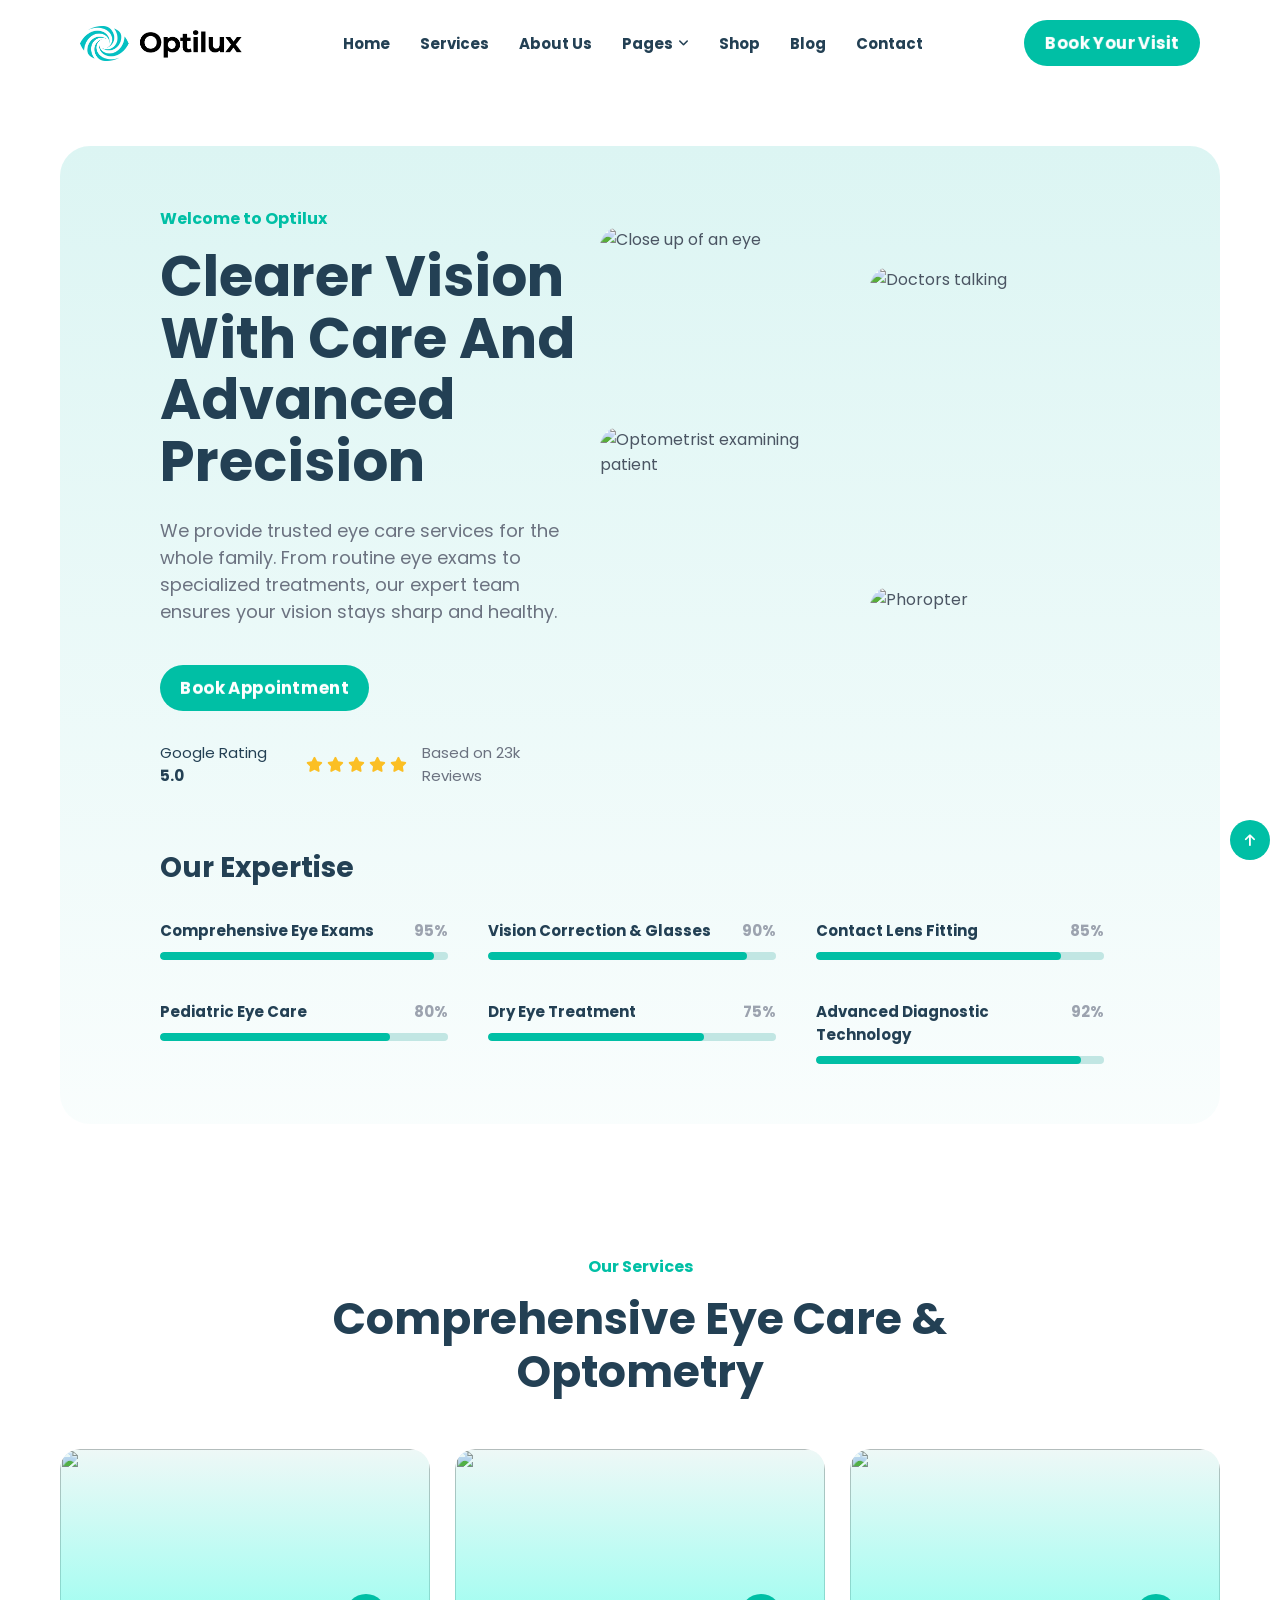
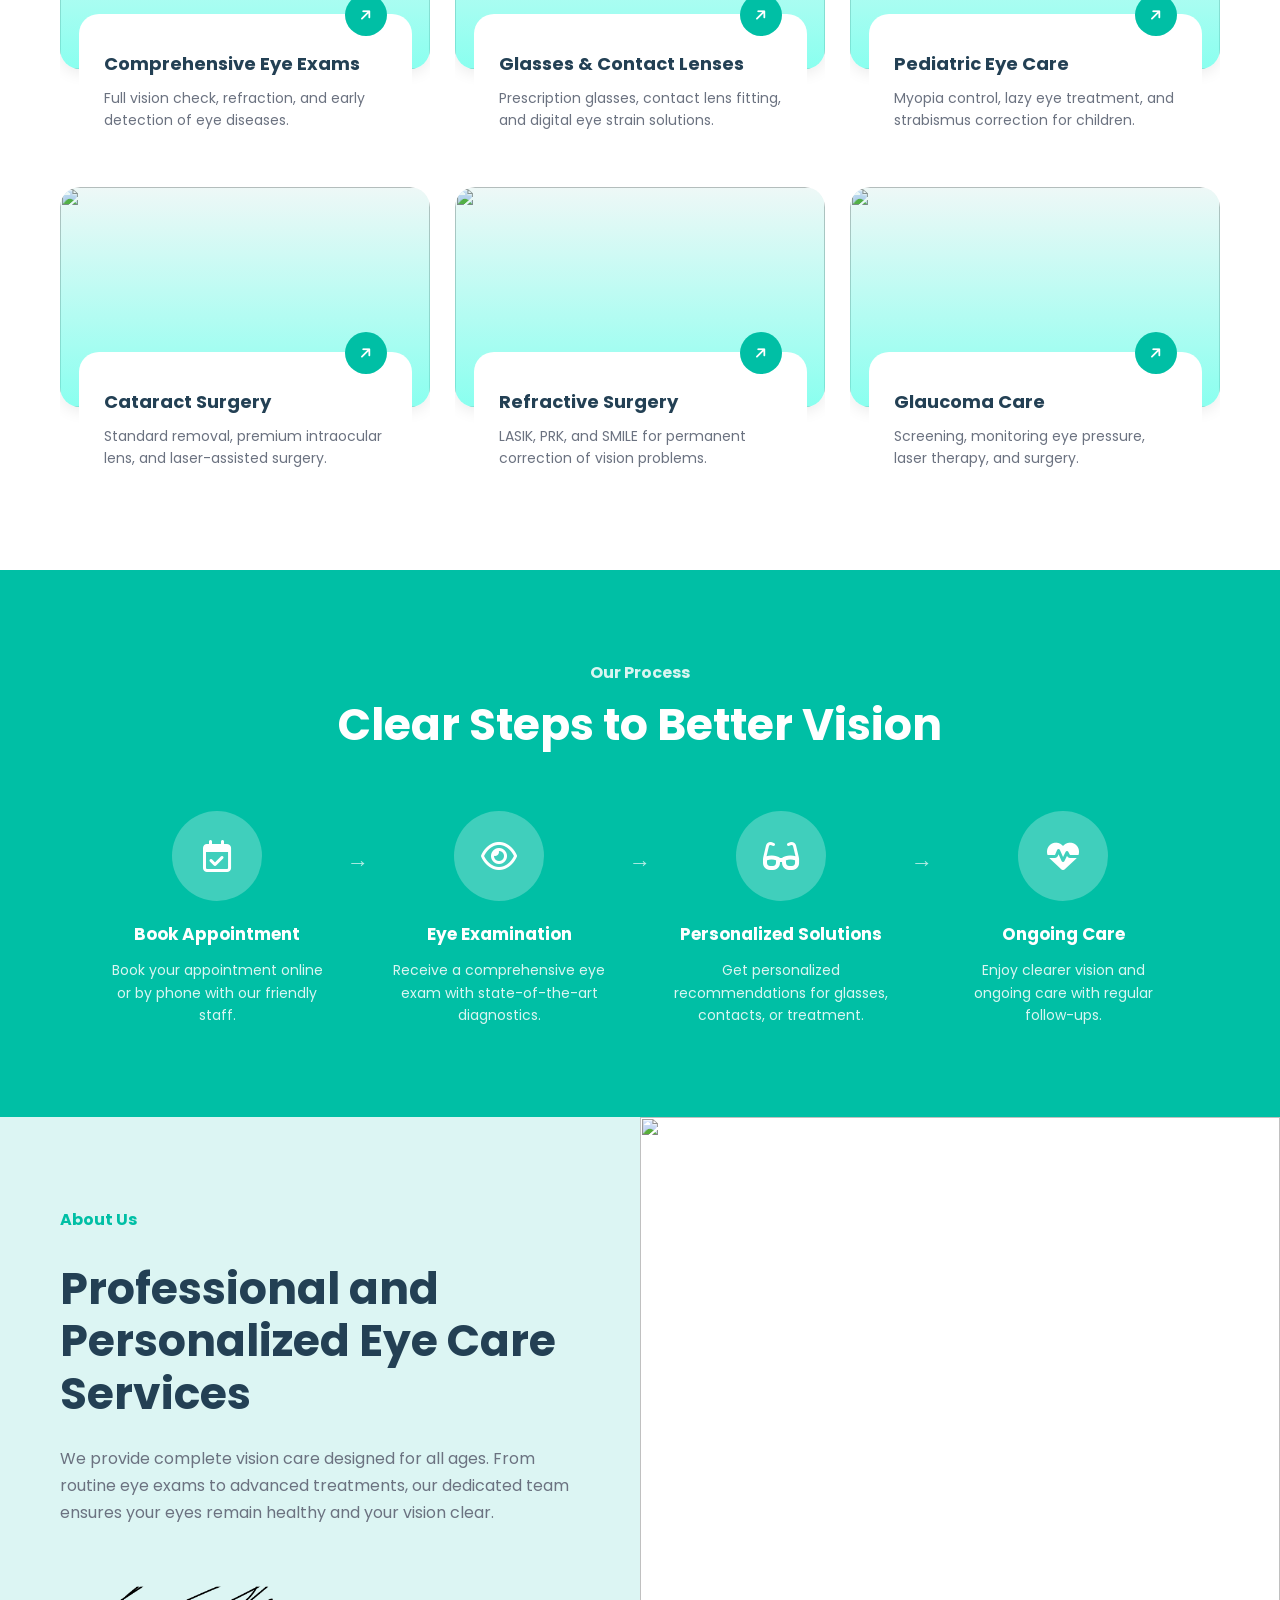
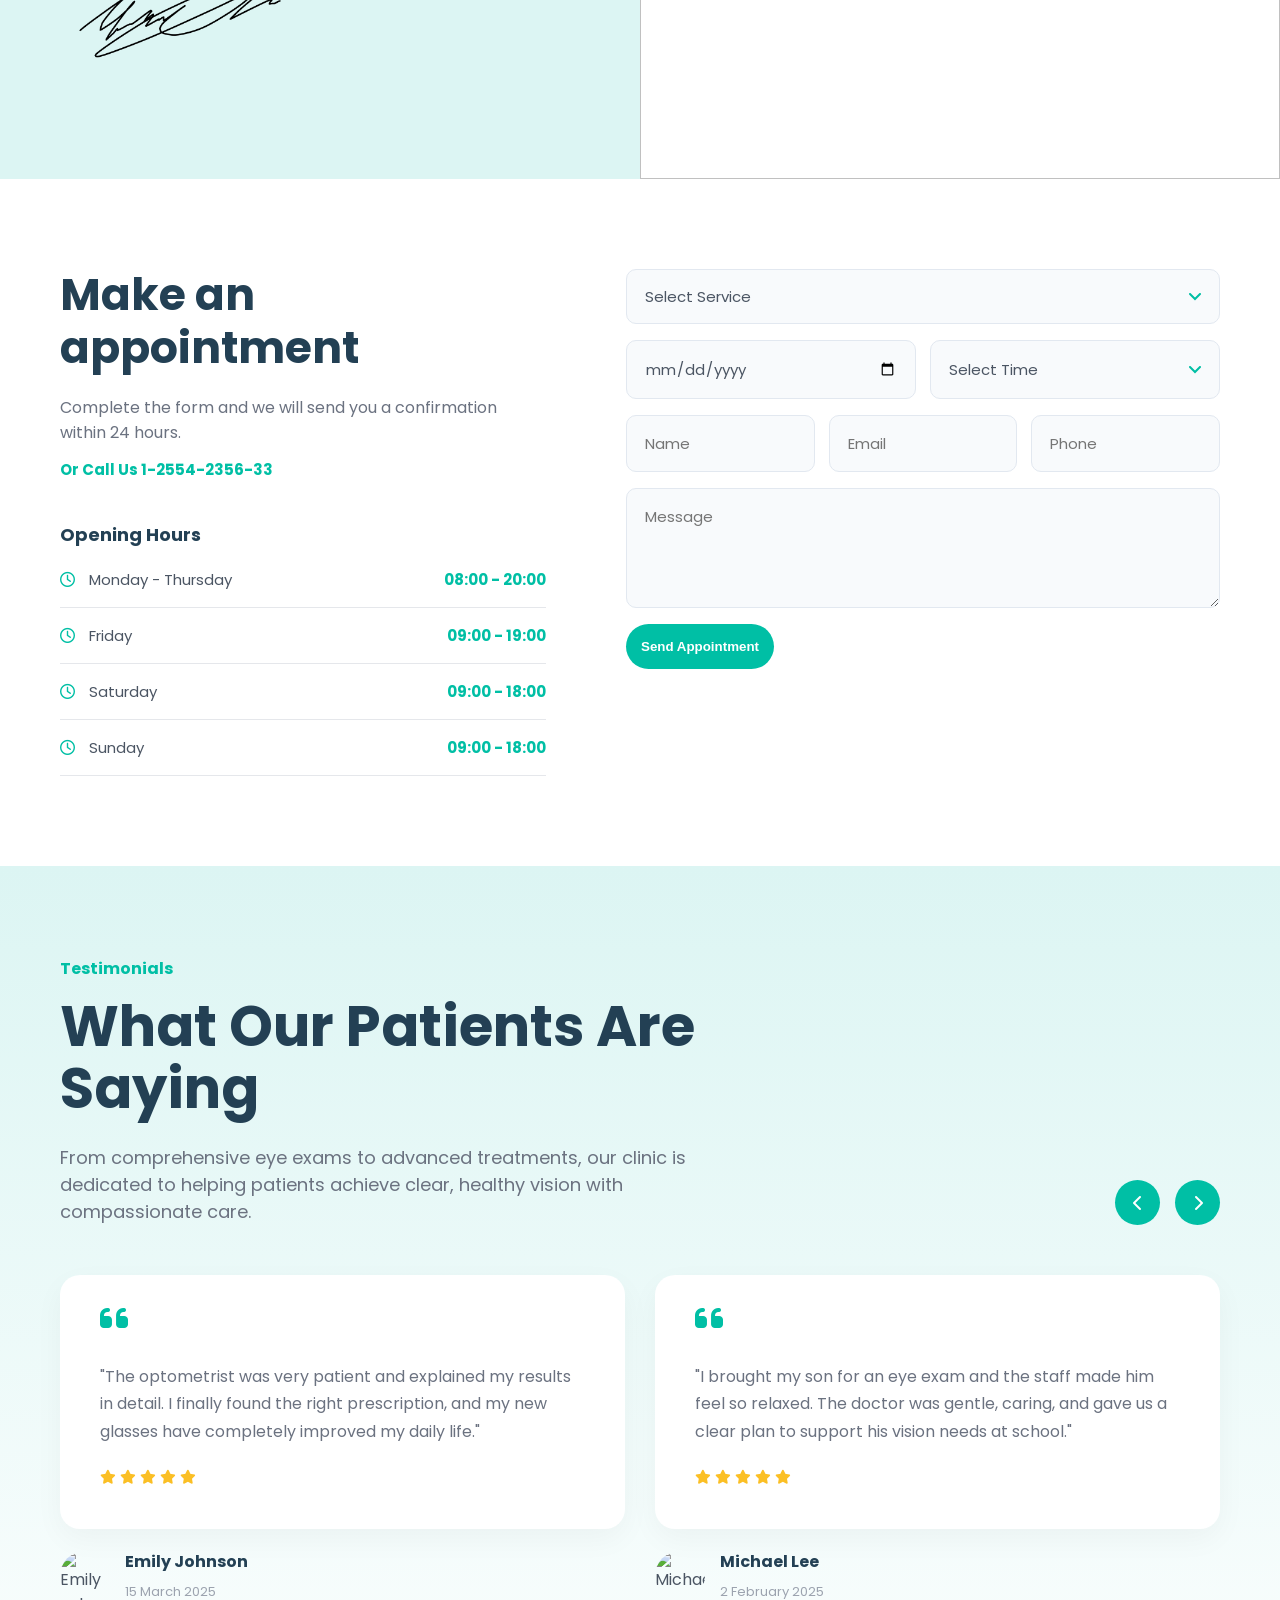
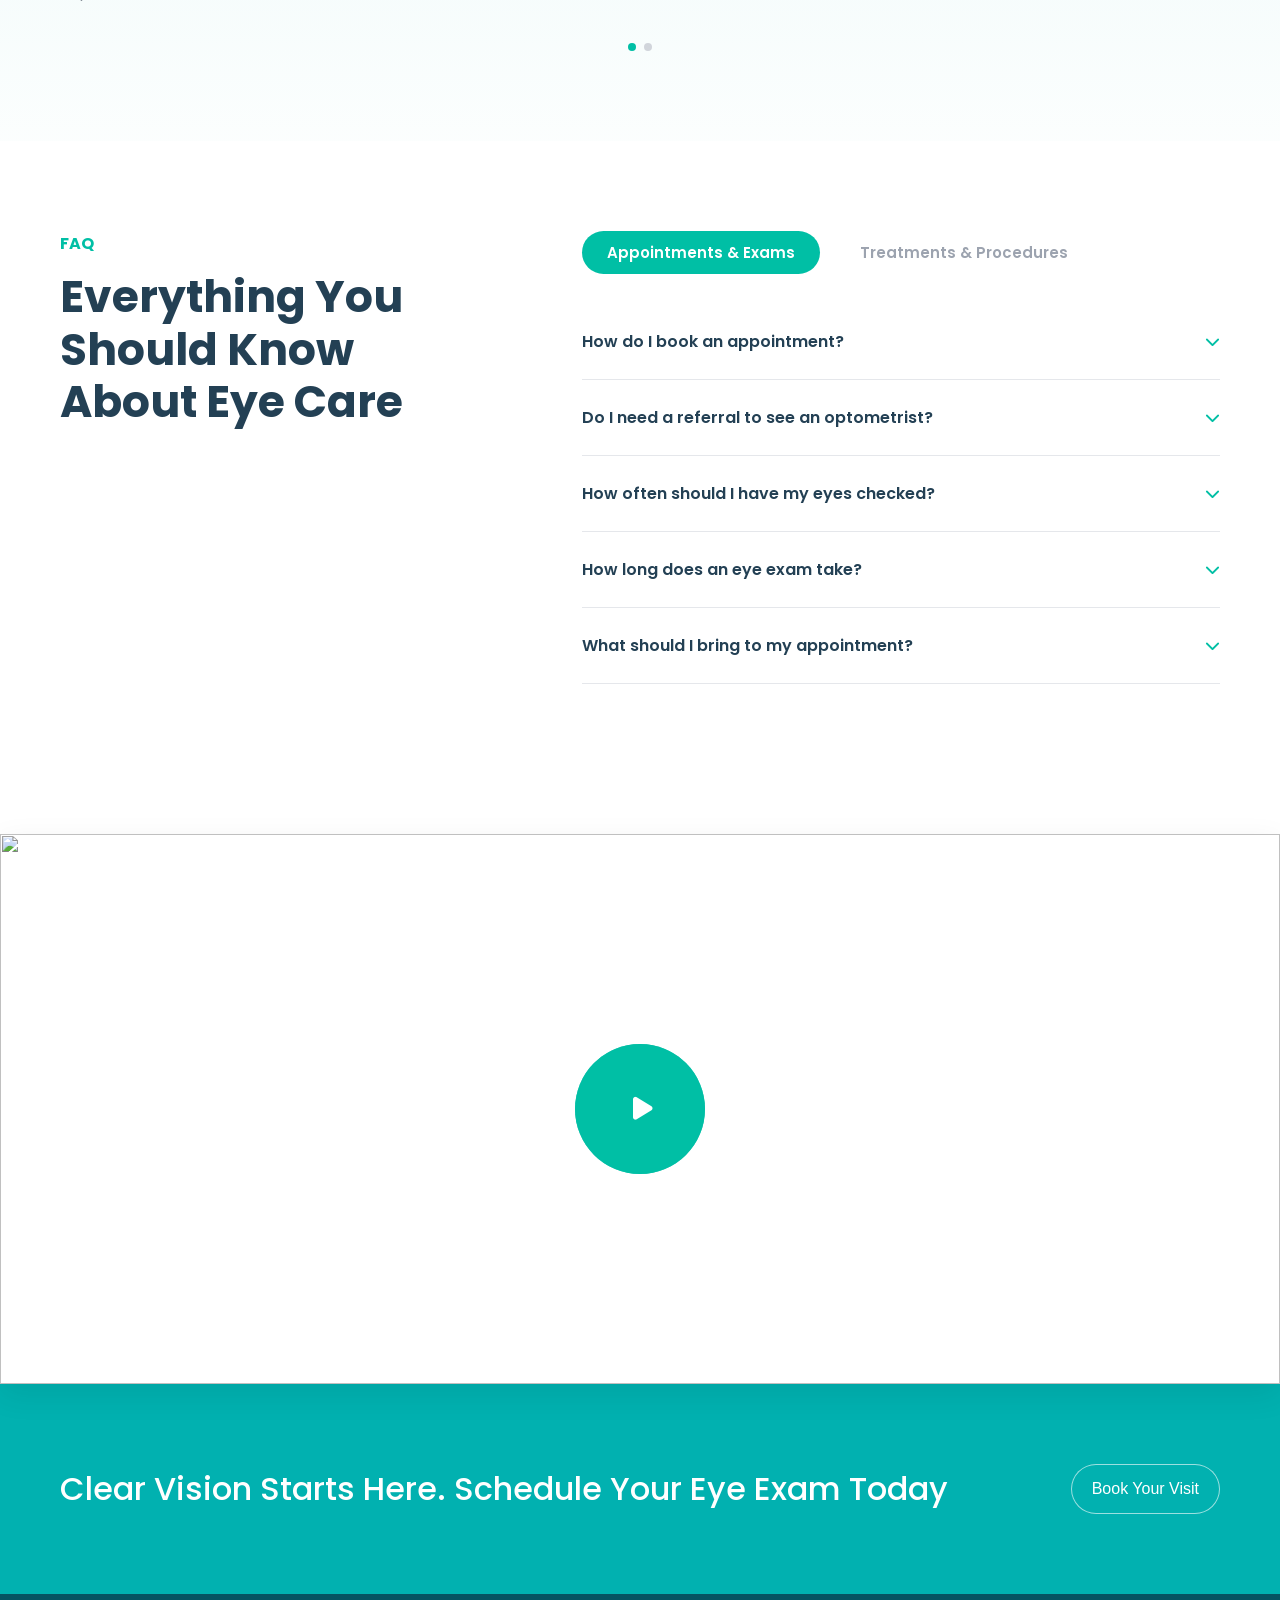
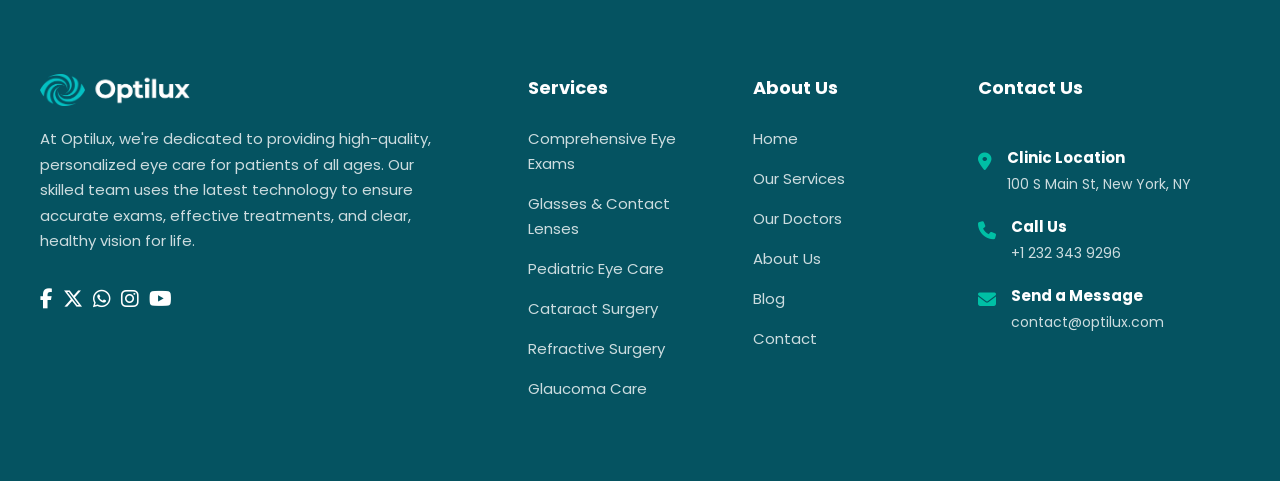
==== commit 2ef94519: "feat: navbar button animation ;fix: footerlinks" ====
--- a/index.html
+++ b/index.html
@@ -4,8 +4,8 @@
 <head>
     <meta charset="UTF-8">
     <meta name="viewport" content="width=device-width, initial-scale=1.0">
-    <title>Optilux Eye Care</title>
-    <link rel="stylesheet" href="public/css/app.css">
+    <title>Optilux</title>
+    <link rel="stylesheet" href="public/css/index.css">
     <link href="https://fonts.googleapis.com/css2?family=Outfit:wght@400;500;600;700&display=swap" rel="stylesheet">
     <link rel="stylesheet" href="https://cdnjs.cloudflare.com/ajax/libs/font-awesome/6.4.0/css/all.min.css">
     <link rel="preconnect" href="https://fonts.googleapis.com">
@@ -16,21 +16,26 @@
 </head>
 
 <body>
-    <!-- !header -->
+    <!-- !/ header -->
     <header class="theheader">
         <div class="logo">
-            <img src="public/images/logo.webp" style="width: 150px;" alt="">
+            <img src="public/images/logo.webp" alt="" style="height: 35px;">
         </div>
-        <!-- todo/ navnar -->
         <nav class="navbar">
             <ul>
-                <li><a href="">Home <i class="fa-solid fa-angle-down"></i></a></li>
-                <li><a href="">Services <i class="fa-solid fa-angle-down"></i></a></li>
-                <li><a href="">About Us <i class="fa-solid fa-angle-down"></i></a></li>
-                <li><a href="">Pages <i class="fa-solid fa-angle-down"></i></a></li>
-                <li><a href="">Shop <i class="fa-solid fa-angle-down"></i></a></li>
-                <li><a href="">Blog</a></li>
-                <li><a href="">Contact</a></li>
+                <li><a href="index.html">Home</a></li>
+                <li><a href="services.html">Services</a></li>
+                <li><a href="about-us.html">About Us</a></li>
+                <li class="drop-list">
+                    <a href="">Pages <i class="fa-solid fa-angle-down"></i></a>
+                    <ul class="dropdown-menu">
+                        <li><a href="faq.html">FAQ</a></li>
+                        <li><a href="testimonials.html">Testimonials</a></li>
+                    </ul>
+                </li>
+                <li><a href="shop.html">Shop</a></li>
+                <li><a href="blog.html">Blog</a></li>
+                <li><a href="contact.html">Contact</a></li>
             </ul>
         </nav>
         <div class="aqua-link">
--- a/public/css/index.css
+++ b/public/css/index.css
@@ -0,0 +1,1713 @@
+* {
+    margin: 0;
+    padding: 0;
+    box-sizing: border-box;
+}
+
+body {
+    font-family: "poppins", sans-serif;
+    color: rgb(75, 85, 99);
+    background-color: rgb(255, 255, 255);
+}
+
+a {
+    text-decoration: none;
+}
+
+ul {
+    list-style: none;
+}
+
+*:hover {
+    transition: 0.4s;
+}
+
+
+/* !/ header */
+.theheader {
+    background-color: white;
+    display: flex;
+    flex-direction: row;
+    justify-content: space-between;
+    align-items: center;
+    padding: 20px 80px;
+}
+
+.logo {
+    display: flex;
+    align-items: center;
+}
+
+.navbar ul {
+    display: flex;
+    flex-direction: row;
+    gap: 30px;
+}
+
+.navbar a {
+    font-weight: bold;
+    color: rgb(35, 64, 84);
+    font-size: 15px;
+    display: flex;
+    align-items: center;
+    gap: 5px;
+}
+
+.navbar a:hover {
+    color: rgb(0, 191, 165);
+}
+
+.navbar a i {
+    font-size: 12px;
+}
+
+/* todo/ dropdown */
+.drop-list {
+    position: relative;
+    display: block !important;
+}
+
+.dropdown-menu {
+    list-style: none;
+    background-color: white;
+    border: 1px solid rgb(226, 232, 240);
+    width: 160px;
+    padding: 10px 15px;
+    position: absolute;
+    top: calc(100% + 10px);
+    top: 100%;
+    left: 0;
+    border-radius: 8px;
+    
+    z-index: 100;
+    box-shadow: 0 8px 20px rgba(0, 0, 0, 0.08);
+    display: none !important;
+}
+
+.dropdown-menu li {
+    margin-top: 10px;
+}
+
+.dropdown-menu li:first-child {
+    margin-top: 0;
+}
+
+.dropdown-menu a {
+    font-size: 14px;
+    font-weight: 500;
+    color: rgb(75, 85, 99);
+}
+
+.dropdown-menu a:hover {
+    color: rgb(0, 191, 165);
+}
+
+.drop-list:hover .dropdown-menu {
+    display: block !important;
+}
+
+/* .aqua-link a {
+    display: inline-flex;
+    align-items: center;
+    justify-content: center;
+    height: 46px;
+    padding: 0 24px;
+    border-radius: 50px;
+    font-weight: bold;
+    cursor: pointer;
+    background-color: rgb(0, 191, 165);
+    color: white;
+    border: none;
+}
+
+.aqua-link a:hover {
+    background-color: rgb(5, 83, 97);
+} */
+
+
+/* todo/ */
+.aqua-link a {
+    display: inline-flex;
+    align-items: center;
+    justify-content: center;
+    height: 46px;
+    padding: 0 24px;
+    border-radius: 50px;
+    font-weight: bold;
+    cursor: pointer;
+    background-color: rgb(0, 191, 165);
+    color: transparent;
+    /* color: white; */
+    border: none;
+    position: relative;
+    overflow: hidden;
+    perspective: 500px;
+}
+
+/*?/ the cube effect text */
+
+
+.aqua-link a:hover {
+    background-color: rgb(5, 83, 97);   
+}
+
+
+
+.theheader .aqua-link a {
+    content: "Book Appointment";
+}
+
+
+
+.aqua-link a {}
+
+.aqua-link a::before,
+.aqua-link a::after {
+    position: absolute;
+    top: 0;
+    left: 0;
+    width: 100%;
+    height: 100%;
+    display: inline-flex;
+    align-items: center;
+    justify-content: center;
+    color: white;
+    backface-visibility: hidden;
+    transition: transform 0.4s cubic-bezier(0.25, 0.8, 0.25, 1);
+}
+
+.aqua-link a::before {
+    transform: rotateX(0deg) translateZ(23px);
+}
+
+.aqua-link a::after {
+    background-color: rgb(5, 83, 97);
+    transform: rotateX(-90deg) translateZ(23px);
+}
+
+.theheader .aqua-link a::before,
+.theheader .aqua-link a::after {
+    content: "Book Your Visit";
+}
+
+.hero-text-area .aqua-link a::before,
+.hero-text-area .aqua-link a::after {
+    content: "Book Appointment";
+}
+
+.aqua-link a:hover::before {
+    transform: rotateX(90deg) translateZ(23px);
+}
+
+.aqua-link a:hover::after {
+    transform: rotateX(0deg) translateZ(23px);
+}
+
+.aqua-link a:active {
+    transform: scale(0.96);
+    transition: transform 0.1s;
+}
+
+/* !/main */
+/* !/ first section */
+
+.themain {
+    background-color: rgb(255, 255, 255);
+}
+
+
+.hero-container {
+    background: linear-gradient(rgb(220, 245, 243), rgba(220, 245, 243, 0.178));
+    margin: 60px;
+    padding: 60px 100px;
+    border-radius: 30px;
+}
+
+.hero-content {
+    display: flex;
+    flex-direction: row;
+    justify-content: space-between;
+    align-items: center;
+    gap: 60px;
+    margin-bottom: 60px;
+}
+
+.hero-text-area {
+    width: 50%;
+}
+
+.subtitle {
+    color: rgb(0, 191, 165);
+    font-weight: bold;
+    font-size: 16px;
+    display: block;
+    margin-bottom: 15px;
+}
+
+.main-title {
+    font-size: 56px;
+    color: rgb(35, 64, 84);
+    font-weight: bold;
+    line-height: 1.1;
+    margin-bottom: 25px;
+}
+
+.description {
+    font-size: 18px;
+    color: rgb(107, 114, 128);
+    margin-bottom: 40px;
+}
+
+.btn-large {
+    padding: 14px 32px;
+    font-size: 16px;
+    margin-bottom: 30px;
+}
+
+.reviews {
+    display: flex;
+    flex-direction: row;
+    align-items: center;
+    gap: 15px;
+    font-size: 15px;
+    color: rgb(35, 64, 84);
+}
+
+.stars {
+    color: rgb(251, 191, 36);
+    display: flex;
+    flex-direction: row;
+    gap: 4px;
+}
+
+.review-count {
+    color: rgb(107, 114, 128);
+}
+
+.hero-image-collage {
+    width: 50%;
+    display: flex;
+    flex-direction: row;
+    gap: 20px;
+    justify-content: flex-end;
+}
+
+.collage-col {
+    display: flex;
+    flex-direction: column;
+    gap: 20px;
+}
+
+.staggered {
+    margin-top: 40px;
+}
+
+.rounded {
+    border-radius: 20px;
+    object-fit: cover;
+    width: 250px;
+}
+
+.img-small {
+    height: 180px;
+}
+
+.img-large {
+    height: 300px;
+}
+
+/* ? skills area */
+
+.expertise-area {
+    margin-top: 40px;
+}
+
+.section-title {
+    font-size: 28px;
+    color: rgb(35, 64, 84);
+    margin-bottom: 30px;
+}
+
+.skills-grid {
+    display: flex;
+    flex-wrap: wrap;
+    gap: 40px;
+}
+
+.skill-item {
+    width: 30%;
+}
+
+.skill-labels {
+    display: flex;
+    flex-direction: row;
+    justify-content: space-between;
+    margin-bottom: 10px;
+    font-weight: bold;
+    color: rgb(35, 64, 84);
+    font-size: 15px;
+}
+
+.percent {
+    color: rgb(156, 163, 175);
+}
+
+.skill-bar-bg {
+    width: 100%;
+    height: 8px;
+    background-color: rgb(193, 230, 227);
+    border-radius: 10px;
+    overflow: hidden;
+}
+
+.skill-bar-fill-95 {
+    height: 100%;
+    background-color: rgb(0, 191, 165);
+    border-radius: 10px;
+    width: 95%;
+}
+
+.skill-bar-fill-90 {
+    height: 100%;
+    background-color: rgb(0, 191, 165);
+    border-radius: 10px;
+    width: 90%;
+}
+
+.skill-bar-fill-85 {
+    height: 100%;
+    background-color: rgb(0, 191, 165);
+    border-radius: 10px;
+    width: 85%;
+}
+
+.skill-bar-fill-80 {
+    height: 100%;
+    background-color: rgb(0, 191, 165);
+    border-radius: 10px;
+    width: 80%;
+}
+
+.skill-bar-fill-75 {
+    height: 100%;
+    background-color: rgb(0, 191, 165);
+    border-radius: 10px;
+    width: 75%;
+}
+
+.skill-bar-fill-92 {
+    height: 100%;
+    background-color: rgb(0, 191, 165);
+    border-radius: 10px;
+    width: 92%;
+}
+
+/* !/ back to the top button */
+
+.back-to-the-top button {
+    position: fixed;
+    background-color: rgb(0, 191, 165);
+    border-radius: 100%;
+    height: 40px;
+    width: 40px;
+    bottom: 40px;
+    right: 10px;
+    border: none;
+    color: white;
+}
+
+.back-to-the-top button:hover {
+    transform: scale(1.3) translateY(-20%);
+    box-shadow: 0px 0px 6px rgba(0, 128, 111, 0.647);
+    cursor: pointer;
+}
+
+.back-to-the-top button:hover i {
+    transform: scale(1.3);
+
+}
+
+/* !second section */
+
+.second-section {
+    display: flex;
+    flex-direction: column;
+    align-items: center;
+    padding: 70px 60px;
+    background-color: rgb(255, 255, 255);
+}
+
+.second-section h3 {
+    color: rgb(0, 191, 165);
+    font-weight: bold;
+    font-size: 16px;
+    margin-bottom: 14px;
+}
+
+.second-section h1 {
+    font-size: 44px;
+    font-weight: bold;
+    color: rgb(35, 64, 84);
+    text-align: center;
+    line-height: 1.2;
+    margin-bottom: 50px;
+}
+
+.second-section-grids {
+    display: grid;
+    grid-template-columns: repeat(3, 1fr);
+    gap: 25px;
+    width: 100%;
+    max-width: 1200px;
+}
+
+.ss-onecard {
+    display: flex;
+    flex-direction: column;
+    justify-content: center;
+    align-items: center;
+    border-radius: 20px;
+    overflow: hidden;
+    background-color: rgb(255, 255, 255);
+    cursor: pointer;
+}
+
+.ss-onecard:hover img {
+    transform: scale(1.05);
+    transition: 0.5s;
+}
+
+.card-imgdiv {
+    width: 100%;
+    height: 220px;
+    overflow: hidden;
+    position: relative;
+    box-shadow: 0px 4px 15px rgba(0, 0, 0, 0.08);
+    border-radius: 20px;
+}
+
+.card-imgdiv img {
+    width: 100%;
+    height: 100%;
+    object-fit: cover;
+}
+
+
+.card-imgdiv::after {
+    content: "";
+    position: absolute;
+    top: 0;
+    left: 0;
+    width: 100%;
+    height: 100%;
+    /* background-color: rgba(0, 191, 165, 0.2); */
+    background: linear-gradient(180deg, rgba(0, 147, 127, 0.068), rgba(78, 255, 231, 0.661));
+}
+
+.card-bottom {
+    background-color: rgb(255, 255, 255);
+    padding: 28px 25px 30px 25px;
+    border-radius: 20px;
+    position: relative;
+    margin-top: -55px;
+    width: 90%;
+}
+
+.card-arrow {
+    position: absolute;
+    top: -20px;
+    right: 25px;
+    width: 42px;
+    height: 42px;
+    background-color: rgb(0, 191, 165);
+    border-radius: 50%;
+    display: flex;
+    align-items: center;
+    justify-content: center;
+    color: rgb(255, 255, 255);
+    font-size: 14px;
+}
+
+.card-arrow i {
+    transform: rotate(-45deg);
+    display: inline-block;
+}
+
+.card-bottom h3 {
+    font-size: 18px;
+    font-weight: bold;
+    color: rgb(35, 64, 84);
+    margin-top: 8px;
+    margin-bottom: 10px;
+}
+
+.card-bottom p {
+    font-size: 14px;
+    color: rgb(107, 114, 128);
+    line-height: 1.6;
+}
+
+
+/* !/third section / aqua section */
+
+.third-section {
+    background-color: rgb(0, 191, 165);
+    padding: 90px 80px;
+    display: flex;
+    flex-direction: column;
+    align-items: center;
+    text-align: center;
+}
+
+.third-section h3 {
+    color: rgb(255, 255, 255);
+    font-size: 16px;
+    font-weight: bold;
+    margin-bottom: 14px;
+    opacity: 0.85;
+}
+
+.third-section h1 {
+    font-size: 44px;
+    font-weight: bold;
+    color: rgb(255, 255, 255);
+    margin-bottom: 60px;
+    line-height: 1.2;
+}
+
+/* ? process steps */
+
+.process-steps {
+    display: flex;
+    flex-direction: row;
+    align-items: flex-start;
+    justify-content: center;
+    gap: 20px;
+    width: 100%;
+    max-width: 1100px;
+}
+
+.process-step {
+    display: flex;
+    flex-direction: column;
+    align-items: center;
+    text-align: center;
+    max-width: 220px;
+}
+
+.step-icon {
+    width: 90px;
+    height: 90px;
+    background-color: rgba(255, 255, 255, 0.25);
+    border-radius: 50%;
+    display: flex;
+    align-items: center;
+    justify-content: center;
+    font-size: 32px;
+    color: rgb(255, 255, 255);
+    margin-bottom: 20px;
+}
+
+.process-step h4 {
+    font-size: 17px;
+    font-weight: bold;
+    color: rgb(255, 255, 255);
+    margin-bottom: 12px;
+}
+
+.process-step p {
+    font-size: 14px;
+    color: rgba(255, 255, 255, 0.85);
+    line-height: 1.6;
+}
+
+.step-arrow {
+    font-size: 22px;
+    color: rgba(255, 255, 255, 0.7);
+    margin-top: 35px;
+    flex-shrink: 0;
+}
+
+
+/* !fourth section / big side img section */
+
+.fourth-section {
+    display: flex;
+    flex-direction: row;
+    min-height: 550px;
+}
+
+.about-left {
+    width: 50%;
+    background-color: rgb(220, 245, 243);
+    padding: 90px 60px;
+    display: flex;
+    flex-direction: column;
+    justify-content: center;
+}
+
+.about-left h1 {
+    font-size: 44px;
+    font-weight: bold;
+    color: rgb(35, 64, 84);
+    line-height: 1.2;
+    margin-bottom: 24px;
+    margin-top: 16px;
+}
+
+.about-left p {
+    font-size: 16px;
+    color: rgb(107, 114, 128);
+    line-height: 1.7;
+    margin-bottom: 36px;
+}
+
+/* ? signature */
+
+
+.signature img {
+    color: rgb(35, 64, 84);
+    width: 240px;
+}
+
+.about-right {
+    width: 50%;
+    overflow: hidden;
+}
+
+.about-img {
+    width: 100%;
+    height: 100%;
+    object-fit: cover;
+    display: block;
+}
+
+/* ! fifth section / appointment section */
+
+.fifth-section {
+    display: flex;
+    flex-direction: row;
+    justify-content: space-between;
+    align-items: flex-start;
+    padding: 90px 60px;
+    gap: 80px;
+    background-color: rgb(255, 255, 255);
+}
+
+.appointment-left {
+    width: 45%;
+}
+
+.appointment-left h1 {
+    font-size: 44px;
+    font-weight: bold;
+    color: rgb(35, 64, 84);
+    margin-bottom: 20px;
+    line-height: 1.2;
+}
+
+.appointment-left p {
+    font-size: 16px;
+    color: rgb(107, 114, 128);
+    margin-bottom: 12px;
+}
+
+.appt-phone {
+    color: rgb(0, 191, 165);
+    font-weight: bold;
+    font-size: 15px;
+    display: inline-block;
+    margin-bottom: 40px;
+}
+
+.appt-phone:hover {
+    color: rgb(5, 83, 97);
+}
+
+/* ? opening hours */
+
+.opening-hours h4 {
+    font-size: 18px;
+    font-weight: bold;
+    color: rgb(35, 64, 84);
+    margin-bottom: 20px;
+}
+
+.hours-list {
+    display: flex;
+    flex-direction: column;
+    gap: 16px;
+}
+
+.hours-item {
+    display: flex;
+    flex-direction: row;
+    justify-content: space-between;
+    align-items: center;
+    font-size: 15px;
+    color: rgb(75, 85, 99);
+    padding-bottom: 16px;
+    border-bottom: 1px solid rgb(229, 231, 235);
+}
+
+.hours-item i {
+    color: rgb(0, 191, 165);
+    margin-right: 10px;
+}
+
+.hours-time {
+    color: rgb(0, 191, 165);
+    font-weight: bold;
+}
+
+/* ? appointment form */
+
+.appointment-right {
+    width: 55%;
+    display: flex;
+    flex-direction: column;
+    gap: 16px;
+}
+
+.appt-select,
+.appt-input,
+.appt-textarea {
+    background-color: rgb(248, 250, 252);
+    border: 1px solid rgb(226, 232, 240);
+    border-radius: 10px;
+    padding: 16px 18px;
+    font-size: 15px;
+    color: rgb(75, 85, 99);
+    font-family: inherit;
+    outline: none;
+    width: 100%;
+}
+
+.appt-select {
+    appearance: none;
+    background-image: url("data:image/svg+xml,%3Csvg xmlns='http://www.w3.org/2000/svg' width='12' height='8' viewBox='0 0 12 8'%3E%3Cpath d='M1 1l5 5 5-5' stroke='%2300BFA5' stroke-width='2' fill='none' stroke-linecap='round'/%3E%3C/svg%3E");
+    background-repeat: no-repeat;
+    background-position: right 18px center;
+    cursor: pointer;
+}
+
+.appt-full {
+    width: 100%;
+}
+
+.appt-row {
+    display: flex;
+    flex-direction: row;
+    gap: 14px;
+}
+
+.appt-textarea {
+    resize: vertical;
+    min-height: 120px;
+}
+
+.appt-select:focus,
+.appt-input:focus,
+.appt-textarea:focus {
+    border-color: rgb(0, 191, 165);
+}
+
+.appot-button button {
+    background-color: rgb(0, 191, 165);
+    padding: 15px;
+    border-radius: 50px;
+    border: none;
+    color: white;
+    font-weight: 600;
+}
+
+.appot-button button:hover {
+    background-color: rgb(5, 83, 97);
+    cursor: pointer;
+}
+
+
+/* !/ */
+/* ! Testimonials Section */
+.testimonials-section {
+    background: linear-gradient(180deg, rgb(220, 245, 243) 0%, rgba(220, 245, 243, 0.1) 100%);
+    padding: 90px 60px;
+    display: flex;
+    flex-direction: column;
+}
+
+.testi-header {
+    display: flex;
+    flex-direction: row;
+    justify-content: space-between;
+    align-items: flex-end;
+    margin-bottom: 50px;
+}
+
+.testi-text {
+    width: 60%;
+}
+
+.testi-text .description {
+    margin-bottom: 0;
+}
+
+.testi-nav {
+    display: flex;
+    gap: 15px;
+}
+
+.nav-btn {
+    background-color: rgb(0, 191, 165);
+    color: rgb(255, 255, 255);
+    width: 45px;
+    height: 45px;
+    border-radius: 50%;
+    border: none;
+    cursor: pointer;
+    font-size: 16px;
+    display: flex;
+    align-items: center;
+    justify-content: center;
+}
+
+.nav-btn:hover {
+    background-color: rgb(5, 83, 97);
+}
+
+.testi-cards {
+    display: flex;
+    flex-direction: row;
+    gap: 30px;
+    margin-bottom: 40px;
+}
+
+.card-bg-filled {
+    background-color: rgb(255, 255, 255);
+    padding: 20px 40px;
+    border-radius: 20px;
+    box-shadow: 0px 10px 30px rgba(0, 0, 0, 0.04);
+    flex: 1;
+    display: flex;
+    flex-direction: column;
+    justify-content: space-between;
+}
+
+.testi-card {
+
+    /* padding: 40px; */
+    width: 50%;
+
+    display: flex;
+    flex-direction: column;
+    justify-content: space-between;
+    gap: 20px;
+}
+
+.quote-icon {
+    color: rgb(0, 191, 165);
+    font-size: 32px;
+    margin-bottom: 20px;
+}
+
+.review-text {
+    font-size: 16px;
+    color: rgb(107, 114, 128);
+    line-height: 1.7;
+    margin-bottom: 25px;
+    min-height: 80px;
+}
+
+.testi-card .stars {
+    margin-bottom: 25px;
+    font-size: 14px;
+}
+
+.patient-info {
+    display: flex;
+    flex-direction: row;
+    align-items: center;
+    gap: 15px;
+}
+
+.patient-img {
+    width: 50px;
+    height: 50px;
+    border-radius: 50%;
+    object-fit: cover;
+}
+
+.patient-details h4 {
+    font-size: 16px;
+    color: rgb(35, 64, 84);
+    font-weight: bold;
+    margin-bottom: 4px;
+}
+
+.patient-details span {
+    font-size: 13px;
+    color: rgb(156, 163, 175);
+}
+
+.testi-pagination {
+    display: flex;
+    justify-content: center;
+    gap: 8px;
+}
+
+.dot {
+    width: 8px;
+    height: 8px;
+    border-radius: 50%;
+    background-color: rgb(209, 213, 219);
+    cursor: pointer;
+}
+
+.active-dot {
+    background-color: rgb(0, 191, 165);
+}
+
+/* ! FAQ Section Custom */
+.eye-faq-section {
+    padding: 90px 60px;
+    display: flex;
+    flex-direction: row;
+    justify-content: space-between;
+    align-items: flex-start;
+    background-color: rgb(255, 255, 255);
+}
+
+.faq-left {
+    width: 40%;
+}
+
+.faq-left .main-title {
+    font-size: 44px;
+    line-height: 1.2;
+}
+
+.faq-right {
+    width: 55%;
+}
+
+.faq-tabs {
+    display: flex;
+    flex-direction: row;
+    gap: 15px;
+    margin-bottom: 30px;
+}
+
+.tab-btn {
+    padding: 10px 25px;
+    border-radius: 50px;
+    font-size: 15px;
+    font-weight: 600;
+    border: none;
+    cursor: pointer;
+    font-family: inherit;
+}
+
+.active-tab {
+    background-color: rgb(0, 191, 165);
+    color: rgb(255, 255, 255);
+}
+
+.inactive-tab {
+    background-color: transparent;
+    color: rgb(156, 163, 175);
+}
+
+.inactive-tab:hover {
+    color: rgb(35, 64, 84);
+}
+
+.faq-list {
+    display: flex;
+    flex-direction: column;
+}
+
+.faq-row {
+    display: flex;
+    flex-direction: row;
+    justify-content: space-between;
+    align-items: center;
+    padding: 25px 0;
+    border-bottom: 1px solid rgb(229, 231, 235);
+    color: rgb(35, 64, 84);
+    font-weight: 600;
+    font-size: 16px;
+    cursor: pointer;
+}
+
+.faq-row:hover {
+    color: rgb(0, 191, 165);
+}
+
+.faq-row i {
+    color: rgb(0, 191, 165);
+    font-size: 15px;
+}
+
+
+/* !video section */
+
+.video-section {
+    padding-top: 60px;
+    background-color: rgb(255, 255, 255);
+    display: flex;
+    justify-content: center;
+    width: 100%;
+}
+
+.video-wrapper-thumb {
+    position: relative;
+    width: 100%;
+    height: 550px;
+    overflow: hidden;
+    box-shadow: 0px 10px 30px rgba(0, 0, 0, 0.08);
+}
+
+.video-bg-img {
+    width: 100%;
+    height: 100%;
+    object-fit: cover;
+}
+
+/* ? play button */
+.play-button {
+    position: absolute;
+    top: 50%;
+    left: 50%;
+    transform: translate(-50%, -50%);
+    width: 130px;
+    height: 130px;
+    background-color: rgb(0, 191, 165);
+    border-radius: 50%;
+    display: flex;
+    align-items: center;
+    justify-content: center;
+    color: rgb(255, 255, 255);
+    font-size: 26px;
+    z-index: 2;
+    transition: background-color 0.4s;
+}
+
+.play-button i {
+    margin-left: 5px;
+}
+
+.play-button:hover {
+    background-color: rgb(5, 83, 97);
+}
+
+
+.play-button::before,
+.play-button::after {
+    content: "";
+    position: absolute;
+    top: 0;
+    left: 0;
+    right: 0;
+    bottom: 0;
+    border-radius: 50%;
+    background-color: rgba(0, 191, 165, 0.5);
+    z-index: -1;
+    animation: pulseRipple 2s linear infinite;
+}
+
+.play-button::after {
+    animation-delay: 1s;
+}
+
+
+
+/* ! CSS target */
+.css-modal {
+    position: fixed;
+    top: 0;
+    left: 0;
+    width: 100%;
+    height: 100%;
+    background-color: rgba(0, 0, 0, 0.85);
+    z-index: 99;
+    display: flex;
+    align-items: center;
+    justify-content: center;
+    opacity: 0;
+    visibility: hidden;
+    transition: opacity 0.4s ease, visibility 0.4s ease;
+}
+
+.css-modal:target {
+    opacity: 1;
+    visibility: visible;
+}
+
+.modal-bg-close {
+    position: absolute;
+    top: 0;
+    left: 0;
+    width: 100%;
+    height: 100%;
+    cursor: default;
+}
+
+.modal-inner {
+    position: relative;
+    width: 80%;
+    max-width: 900px;
+    background: #000;
+    z-index: 10000;
+    border-radius: 10px;
+    box-shadow: 0 10px 50px rgba(0, 0, 0, 0.5);
+}
+
+.modal-close-btn {
+    position: absolute;
+    top: -40px;
+    right: 0px;
+    color: rgb(255, 255, 255);
+    font-size: 32px;
+    transition: 0.3s;
+}
+
+.modal-close-btn:hover {
+    color: rgb(0, 191, 165);
+    transform: scale(1.1);
+}
+
+.iframe-container {
+    position: relative;
+    width: 100%;
+    padding-bottom: 56%;
+    height: 0;
+}
+
+.iframe-container iframe {
+    width: 100%;
+    position: absolute;
+    top: 0;
+    left: 0;
+    height: 100%;
+    border-radius: 10px;
+}
+
+/* todo/ */
+.aqua-video-section {
+    background-color: rgb(1, 177, 176);
+    display: flex;
+    flex-direction: row;
+    justify-content: space-between;
+    align-items: center;
+    padding: 80px 60px;
+    color: white;
+}
+
+.aqua-video-section h2 {
+    font-size: xx-large;
+    font-weight: 500;
+}
+
+.aqua-video-section input {
+    background-color: rgb(1, 177, 176);
+    color: white;
+    font-size: medium;
+    padding: 15px 20px;
+    border-radius: 50px;
+    border: 1px solid rgba(255, 255, 255, 0.613);
+
+    /* ?/ */
+    /* display: inline-flex;
+    align-items: center;
+    justify-content: center;
+    height: 46px;
+    padding: 0 24px;
+    border-radius: 50px;
+    font-weight: bold;
+    cursor: pointer;
+    background-color: rgb(0, 191, 165);
+    color: transparent;
+    border: none;
+    position: relative;
+    overflow: hidden;
+    perspective: 500px; */
+}
+
+
+/* ?/ */
+
+.aqua-video-section input:hover {
+    background-color: rgb(1, 83, 96);
+    border: 1px solid rgb(1, 83, 96);
+    cursor: pointer;
+}
+
+/* ?/ */
+
+
+/* .aqua-video-section input::before,
+.aqua-video-section input::after {
+    position: absolute;
+    top: 0;
+    left: 0;
+    width: 100%;
+    height: 100%;
+    display: inline-flex;
+    align-items: center;
+    justify-content: center;
+    color: rgb(255, 255, 255);
+    backface-visibility: hidden;
+    transition: transform 0.4s cubic-bezier(0.25, 0.8, 0.25, 1);
+}
+
+.aqua-video-section input::before {
+    transform: rotateX(0deg) translateZ(23px);
+}
+
+.aqua-video-section input::after {
+    background-color: rgb(5, 83, 97);
+    transform: rotateX(-90deg) translateZ(23px);
+}
+
+.aqua-video-section .aqua-video-section input::before,
+.aqua-video-section .aqua-video-section input::after {
+    content: "Book Your Visit";
+}
+
+.aqua-video-section .aqua-video-section input::before,
+.aqua-video-section .aqua-video-section input::after {
+    content: "Book Appointment";
+}
+
+.aqua-video-section input:hover::before {
+    transform: rotateX(90deg) translateZ(23px);
+}
+
+.aqua-video-section input:hover::after {
+    transform: rotateX(0deg) translateZ(23px);
+}
+
+.aqua-video-section input:active {
+    transform: scale(0.96);
+    transition: transform 0.1s;
+} */
+
+
+
+
+/* !/ footer */
+
+.thefooter {
+    background-color: rgb(5, 83, 97);
+    padding: 80px 40px;
+    color: rgb(255, 255, 255);
+}
+
+.footer-container {
+    display: grid;
+    grid-template-columns: 2.5fr 1fr 1fr 1.5fr;
+    gap: 50px;
+    max-width: 1200px;
+    margin: 0 auto;
+}
+
+/* ? footer logo/ about */
+.footer-about .footer-logo {
+    font-size: 28px;
+    font-weight: bold;
+    display: flex;
+    align-items: center;
+    gap: 8px;
+    margin-bottom: 20px;
+}
+
+.footer-about .icon-logo-footer {
+    color: rgb(0, 191, 165);
+    font-size: 32px;
+}
+
+.footer-about p {
+    color: rgba(255, 255, 255, 0.8);
+    line-height: 1.7;
+    font-size: 15px;
+    margin-bottom: 30px;
+    padding-right: 20px;
+}
+
+/* ? socials */
+.footer-socials {
+    display: flex;
+    gap: 10px;
+}
+
+.footer-socials a {
+    color: rgb(255, 255, 255);
+    font-size: 20px;
+    transition: color 0.3s;
+}
+
+.footer-socials a:hover {
+    color: rgb(0, 191, 165);
+}
+
+/* ? */
+.footer-col h3 {
+    font-size: 18px;
+    font-weight: bold;
+    margin-bottom: 25px;
+    color: rgb(255, 255, 255);
+}
+
+.footer-links ul {
+    display: flex;
+    flex-direction: column;
+    gap: 15px;
+}
+
+.footer-links a {
+    color: rgba(255, 255, 255, 0.8);
+    font-size: 15px;
+    transition: color 0.3s;
+}
+
+.footer-links a:hover {
+    color: rgb(0, 191, 165);
+}
+
+/* ? contact us stuff */
+.footer-contact {
+    display: flex;
+    flex-direction: column;
+    gap: 20px;
+}
+
+.contact-item {
+    display: flex;
+    align-items: flex-start;
+    gap: 15px;
+}
+
+.contact-icon {
+    color: rgb(0, 191, 165);
+    font-size: 18px;
+    margin-top: 2px;
+}
+
+.contact-info h4 {
+    font-size: 15px;
+    font-weight: bold;
+    margin-bottom: 5px;
+    color: rgb(255, 255, 255);
+}
+
+.contact-info p {
+    color: rgba(255, 255, 255, 0.8);
+    font-size: 14px;
+}
+
+
+/* !media query */
+
+/* tablet */
+@media (max-width: 1100px) {
+
+    /* ? header */
+    .theheader {
+        padding: 20px 40px;
+    }
+
+    /* ? hero */
+    .main-title {
+        font-size: 42px;
+    }
+
+    .hero-container {
+        margin: 30px;
+        padding: 60px 50px;
+    }
+
+    .hero-content {
+        flex-direction: column;
+    }
+
+    .hero-text-area {
+        width: 100%;
+        text-align: center;
+    }
+
+    .reviews {
+        justify-content: center;
+    }
+
+    .hero-image-collage {
+        justify-content: center;
+        width: 100%;
+    }
+
+    .skill-item {
+        width: 45%;
+    }
+
+    /* ? second section */
+    .second-section-grids {
+        grid-template-columns: repeat(2, 1fr);
+    }
+
+    /* ? third section / process */
+    .third-section {
+        padding: 70px 40px;
+    }
+
+    .process-steps {
+        flex-wrap: wrap;
+        gap: 30px;
+    }
+
+    .step-arrow {
+        display: none;
+    }
+
+    /* ? fourth section / about */
+    .fourth-section {
+        flex-direction: column;
+    }
+
+    .about-left,
+    .about-right {
+        width: 100%;
+    }
+
+    .about-right {
+        height: 400px;
+    }
+
+    /* ? fifth section / appointment */
+    .fifth-section {
+        flex-direction: column;
+        padding: 60px 40px;
+        gap: 50px;
+    }
+
+    .appointment-left,
+    .appointment-right {
+        width: 100%;
+    }
+
+    /* ? testimonials */
+    .testimonials-section {
+        padding: 70px 40px;
+    }
+
+    .testi-header {
+        flex-direction: column;
+        align-items: flex-start;
+        gap: 30px;
+    }
+
+    .testi-text {
+        width: 100%;
+    }
+
+    .testi-cards {
+        flex-direction: column;
+    }
+
+    .testi-card {
+        width: 100%;
+    }
+
+    /* ? faq */
+    .eye-faq-section {
+        flex-direction: column;
+        padding: 70px 40px;
+        gap: 40px;
+    }
+
+    .faq-left,
+    .faq-right {
+        width: 100%;
+    }
+
+    /* ? footer */
+    .footer-container {
+        grid-template-columns: 1fr 1fr;
+        gap: 40px;
+    }
+
+    .footer-about {
+        grid-column: span 2;
+    }
+
+    /* ? aqua cta */
+    .aqua-video-section {
+        flex-direction: column;
+        gap: 30px;
+        text-align: center;
+        padding: 60px 40px;
+    }
+}
+
+/* phone */
+@media (max-width: 768px) {
+
+    /* ? header */
+    .theheader {
+        flex-direction: column;
+        gap: 20px;
+        padding: 20px;
+    }
+
+    .navbar ul {
+        flex-wrap: wrap;
+        justify-content: center;
+        gap: 15px;
+    }
+
+    /* ? hero */
+    .hero-container {
+        margin: 15px;
+        padding: 40px 20px;
+    }
+
+    .main-title {
+        font-size: 32px;
+    }
+
+    .hero-image-collage {
+        flex-direction: column;
+        width: 100%;
+    }
+
+    .staggered {
+        margin-top: 0px;
+    }
+
+    .rounded {
+        width: 100%;
+    }
+
+    .img-small,
+    .img-large {
+        height: auto;
+    }
+
+    .reviews {
+        flex-direction: column;
+        gap: 5px;
+    }
+
+    .skill-item {
+        width: 100%;
+    }
+
+    /* ? second section */
+    .second-section {
+        padding: 50px 20px;
+    }
+
+    .second-section h1 {
+        font-size: 30px;
+    }
+
+    .second-section-grids {
+        grid-template-columns: 1fr;
+    }
+
+    /* ? third section / process */
+    .third-section {
+        padding: 60px 20px;
+    }
+
+    .third-section h1 {
+        font-size: 30px;
+    }
+
+    .process-step {
+        max-width: 100%;
+    }
+
+    /* ? fourth section / about */
+    .about-left {
+        padding: 50px 20px;
+    }
+
+    .about-left h1 {
+        font-size: 30px;
+    }
+
+    /* ? fifth section / appointment */
+    .fifth-section {
+        padding: 50px 20px;
+    }
+
+    .appointment-left h1 {
+        font-size: 32px;
+    }
+
+    .appt-row {
+        flex-direction: column;
+    }
+
+    /* ? testimonials */
+    .testimonials-section {
+        padding: 60px 20px;
+    }
+
+    .testi-header {
+        margin-bottom: 30px;
+    }
+
+    /* ? faq */
+    .eye-faq-section {
+        padding: 60px 20px;
+    }
+
+    .faq-left .main-title {
+        font-size: 30px;
+    }
+
+    .faq-tabs {
+        flex-direction: column;
+    }
+
+    .tab-btn {
+        width: 100%;
+        text-align: center;
+    }
+
+    /* ? video */
+    .video-wrapper-thumb {
+        height: 280px;
+    }
+
+    .play-button {
+        width: 70px;
+        height: 70px;
+    }
+
+    /* ? aqua cta */
+    .aqua-video-section {
+        flex-direction: column;
+        gap: 25px;
+        text-align: center;
+        padding: 50px 20px;
+    }
+
+    .aqua-video-section h2 {
+        font-size: large;
+    }
+
+    /* ? footer */
+    .thefooter {
+        padding: 60px 20px;
+    }
+
+    .footer-container {
+        grid-template-columns: 1fr;
+        gap: 35px;
+    }
+
+    .footer-about {
+        grid-column: 1 / 1;
+    }
+}
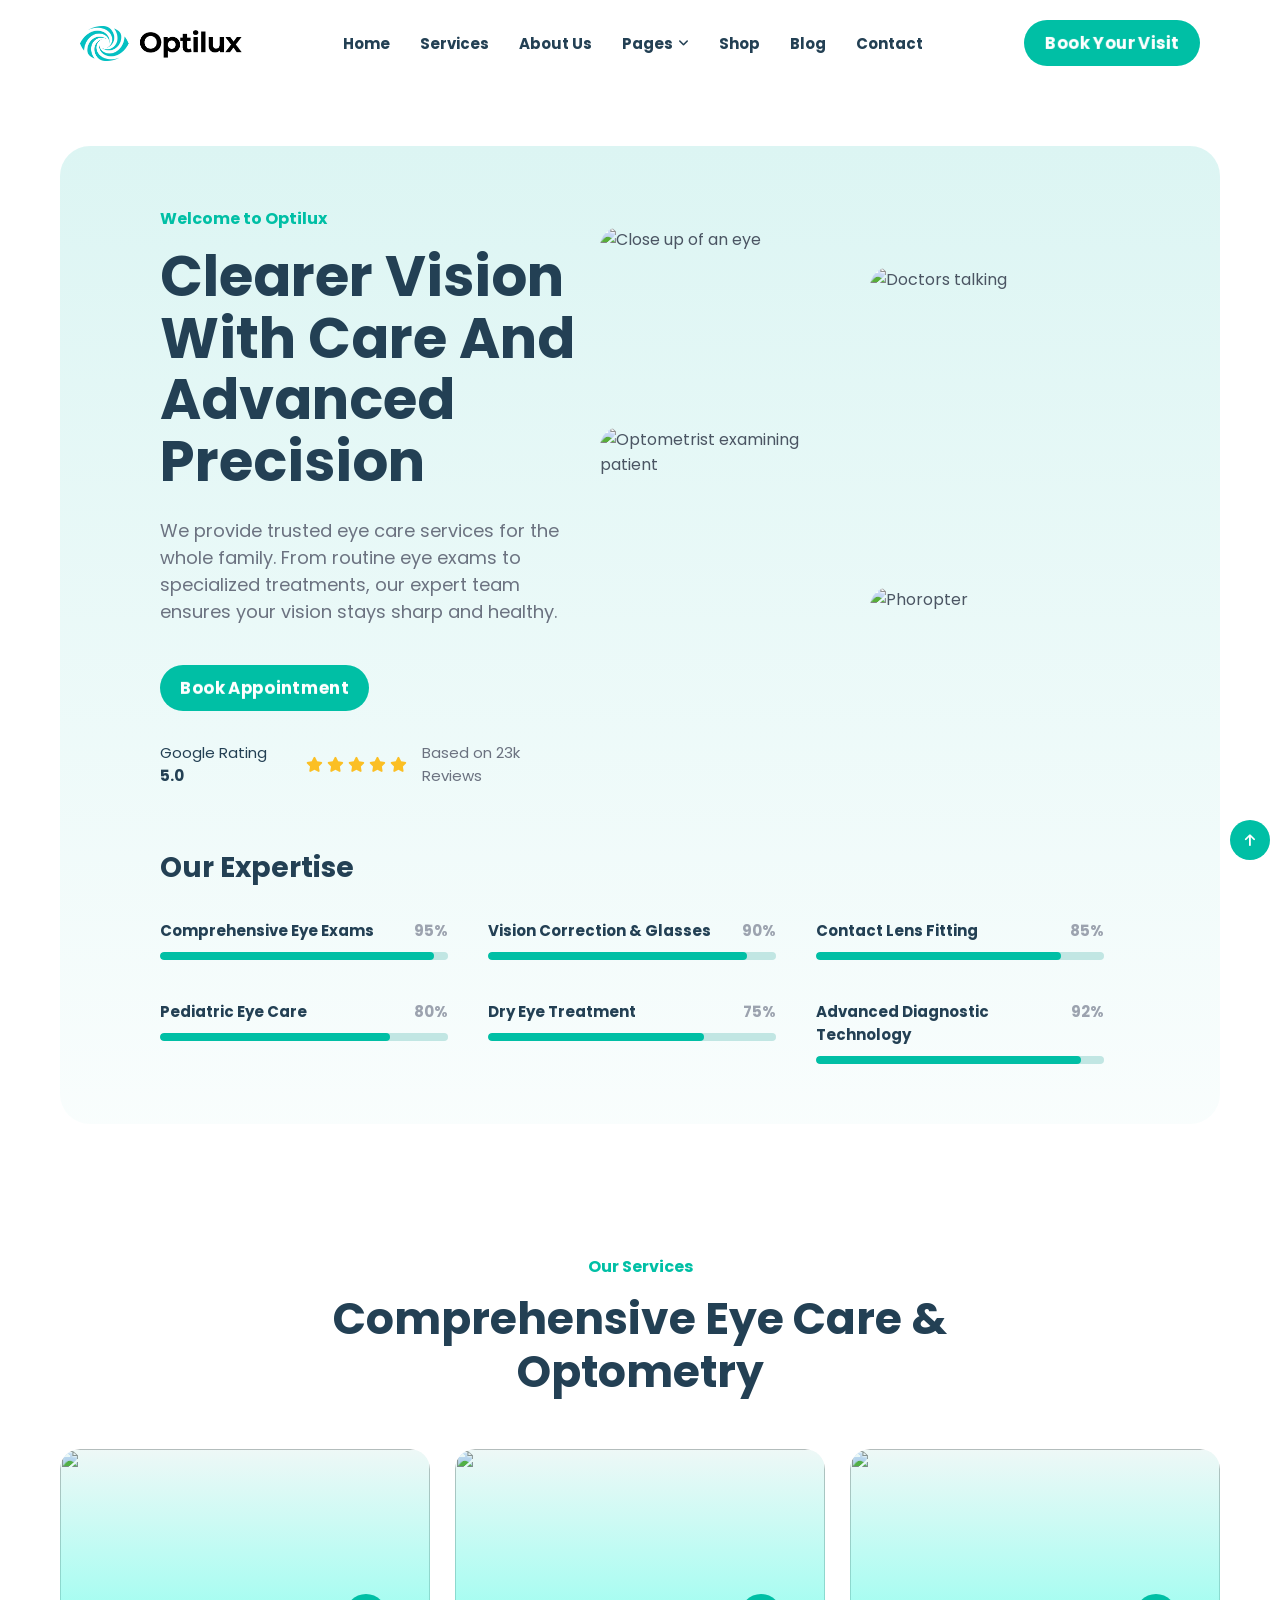
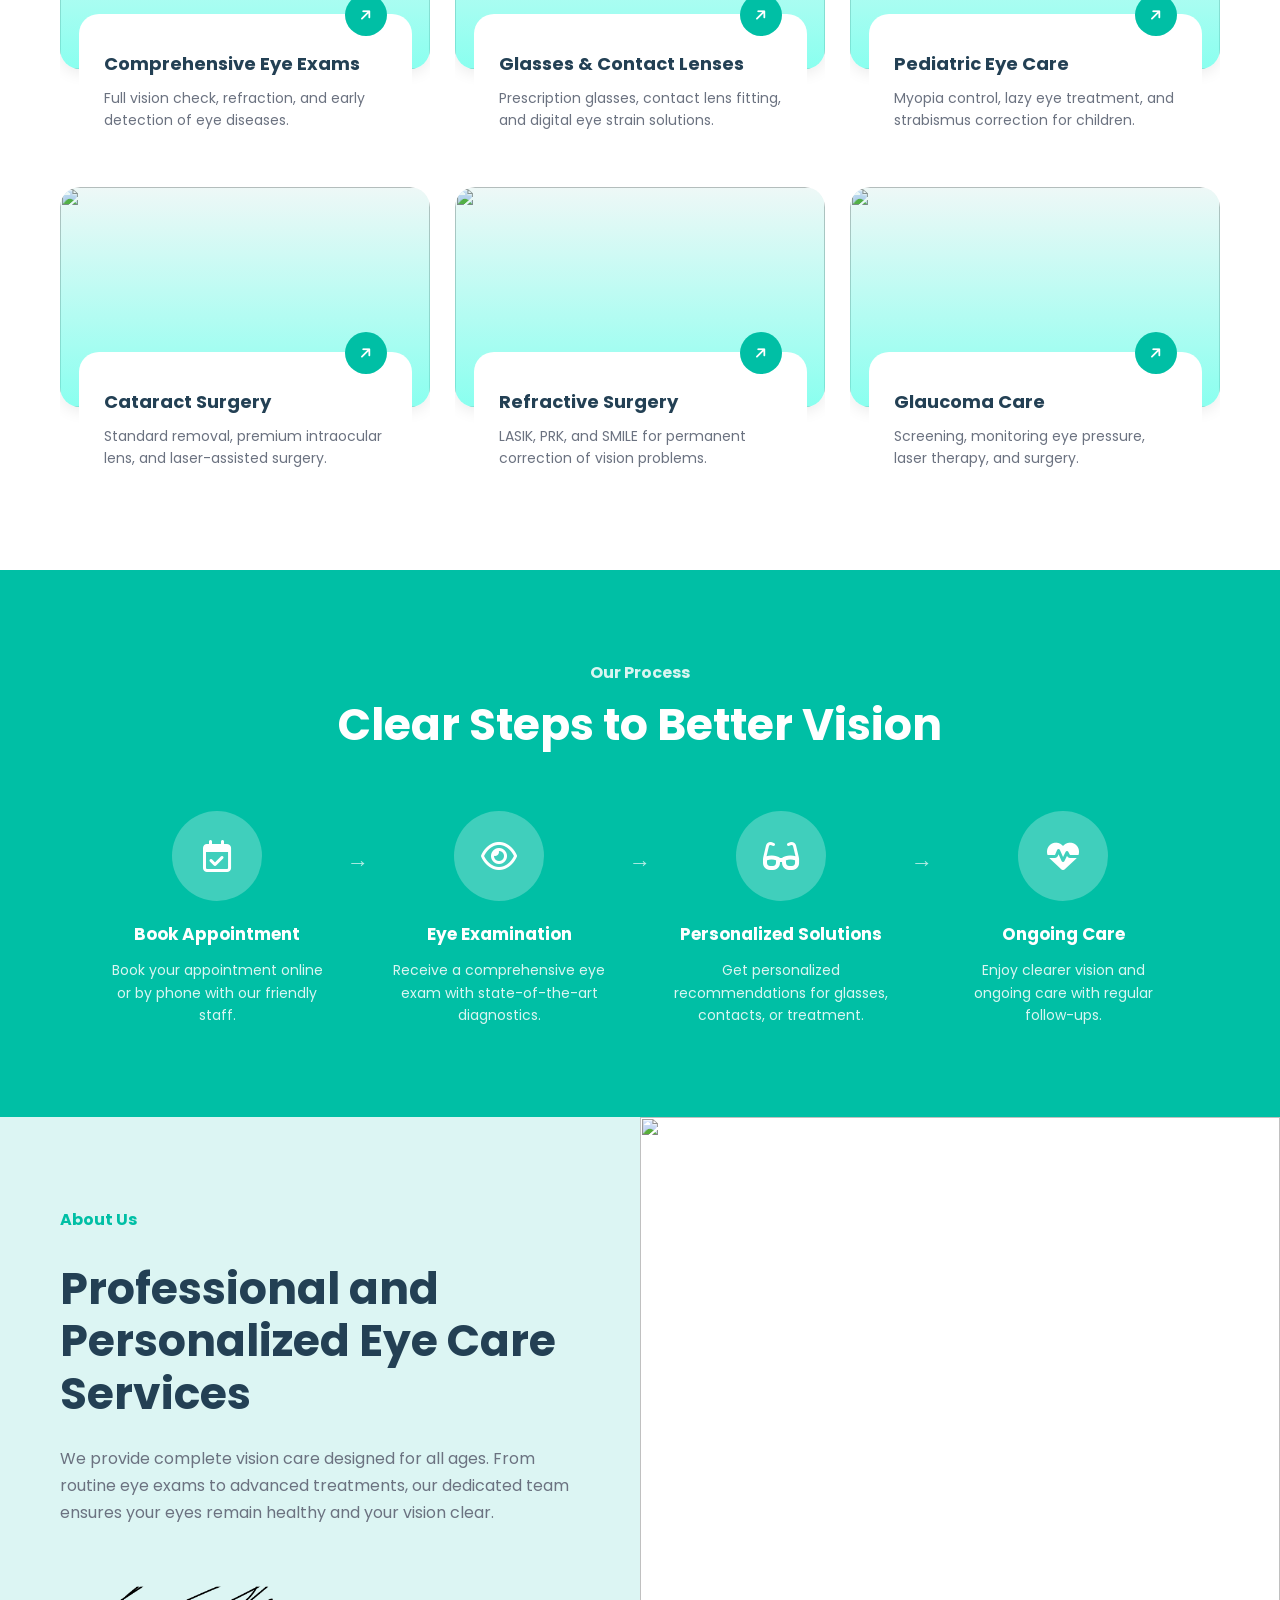
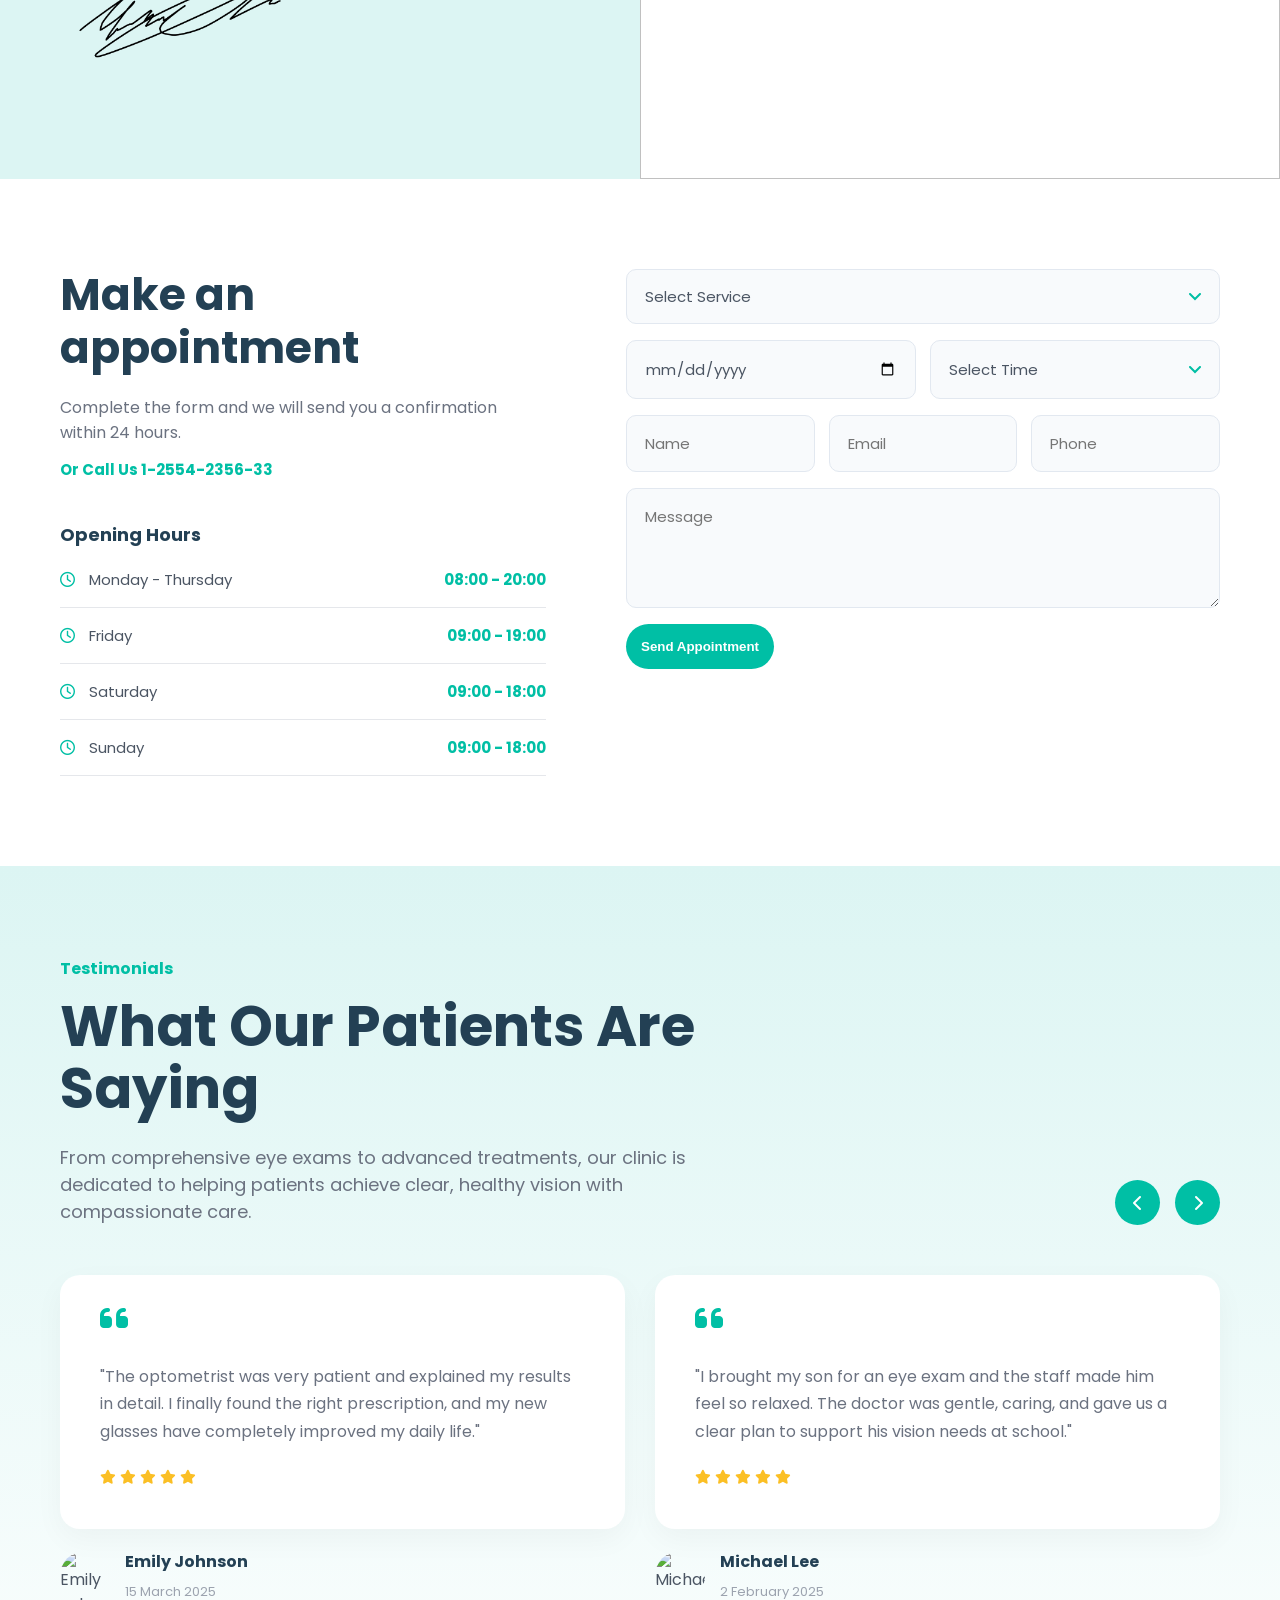
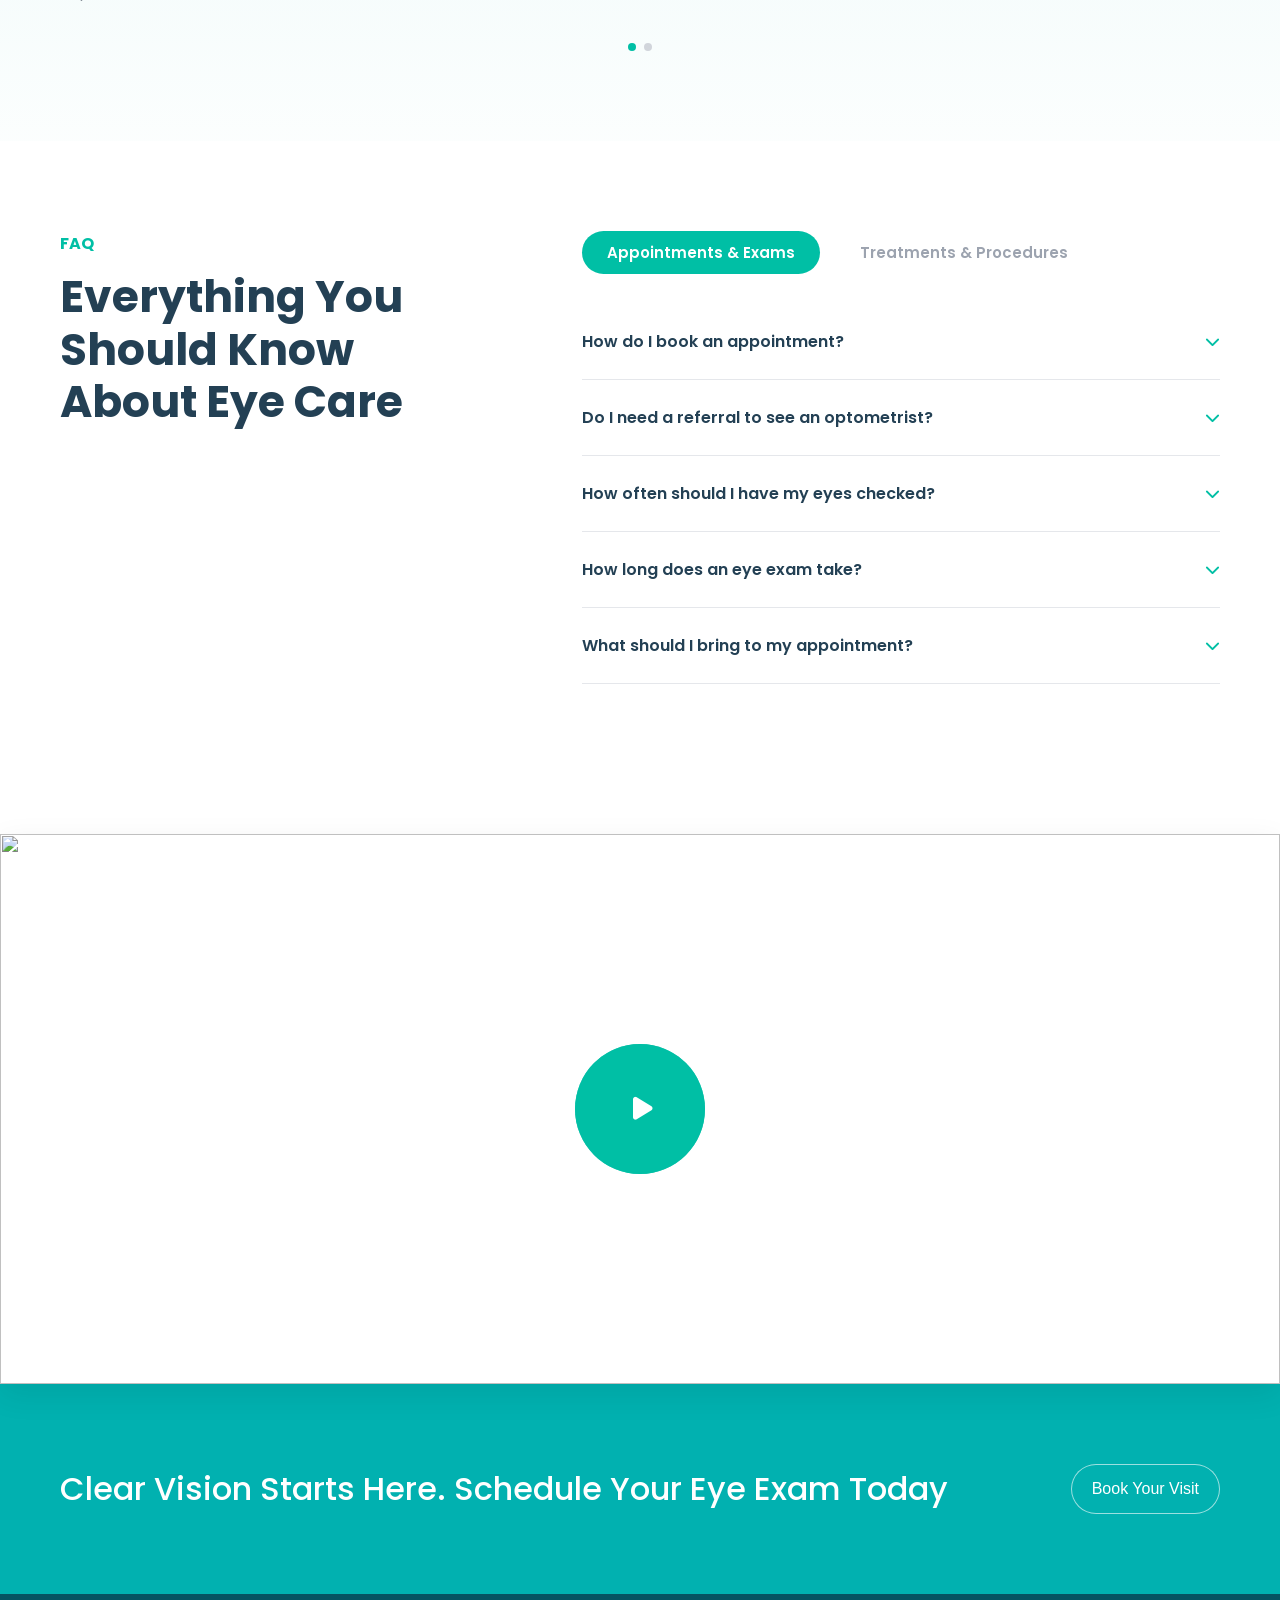
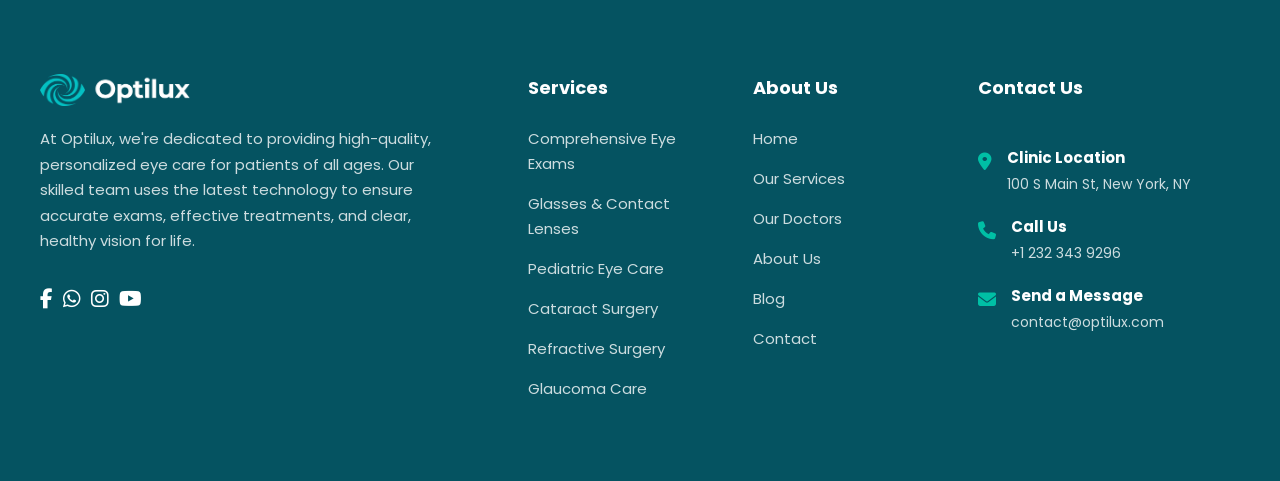
==== commit 75f35d9b: "fix: footer social links" ====
--- a/index.html
+++ b/index.html
@@ -548,11 +548,10 @@
                     ages. Our skilled team uses the latest technology to ensure accurate exams, effective treatments,
                     and clear, healthy vision for life.</p>
                 <div class="footer-socials">
-                    <a href="#"><i class="fa-brands fa-facebook-f"></i></a>
-                    <a href="#"><i class="fa-brands fa-x-twitter"></i></a>
-                    <a href="#"><i class="fa-brands fa-whatsapp"></i></a>
-                    <a href="#"><i class="fa-brands fa-instagram"></i></a>
-                    <a href="#"><i class="fa-brands fa-youtube"></i></a>
+                    <a href=""><i class="fa-brands fa-facebook-f"></i></a>
+                    <a href=""><i class="fa-brands fa-whatsapp"></i></a>
+                    <a href=""><i class="fa-brands fa-instagram"></i></a>
+                    <a href=""><i class="fa-brands fa-youtube"></i></a>
                 </div>
             </div>
 
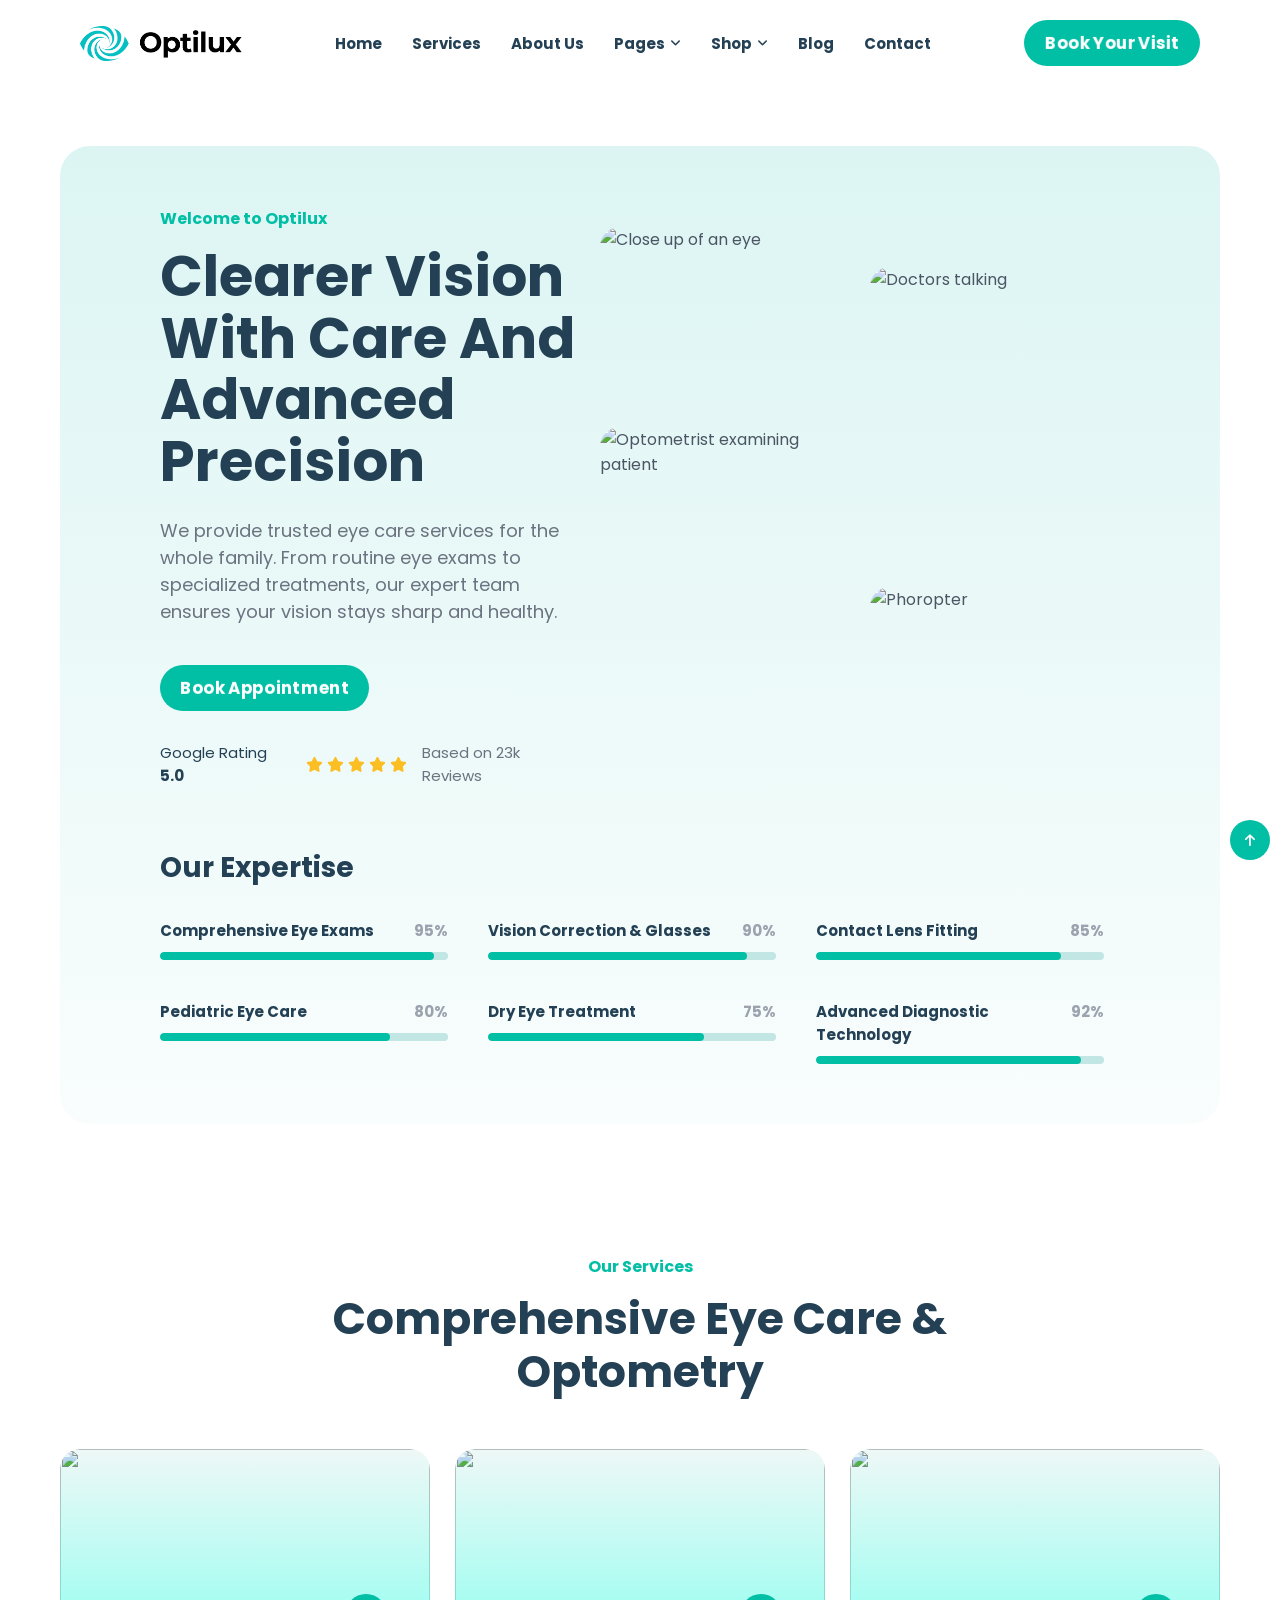
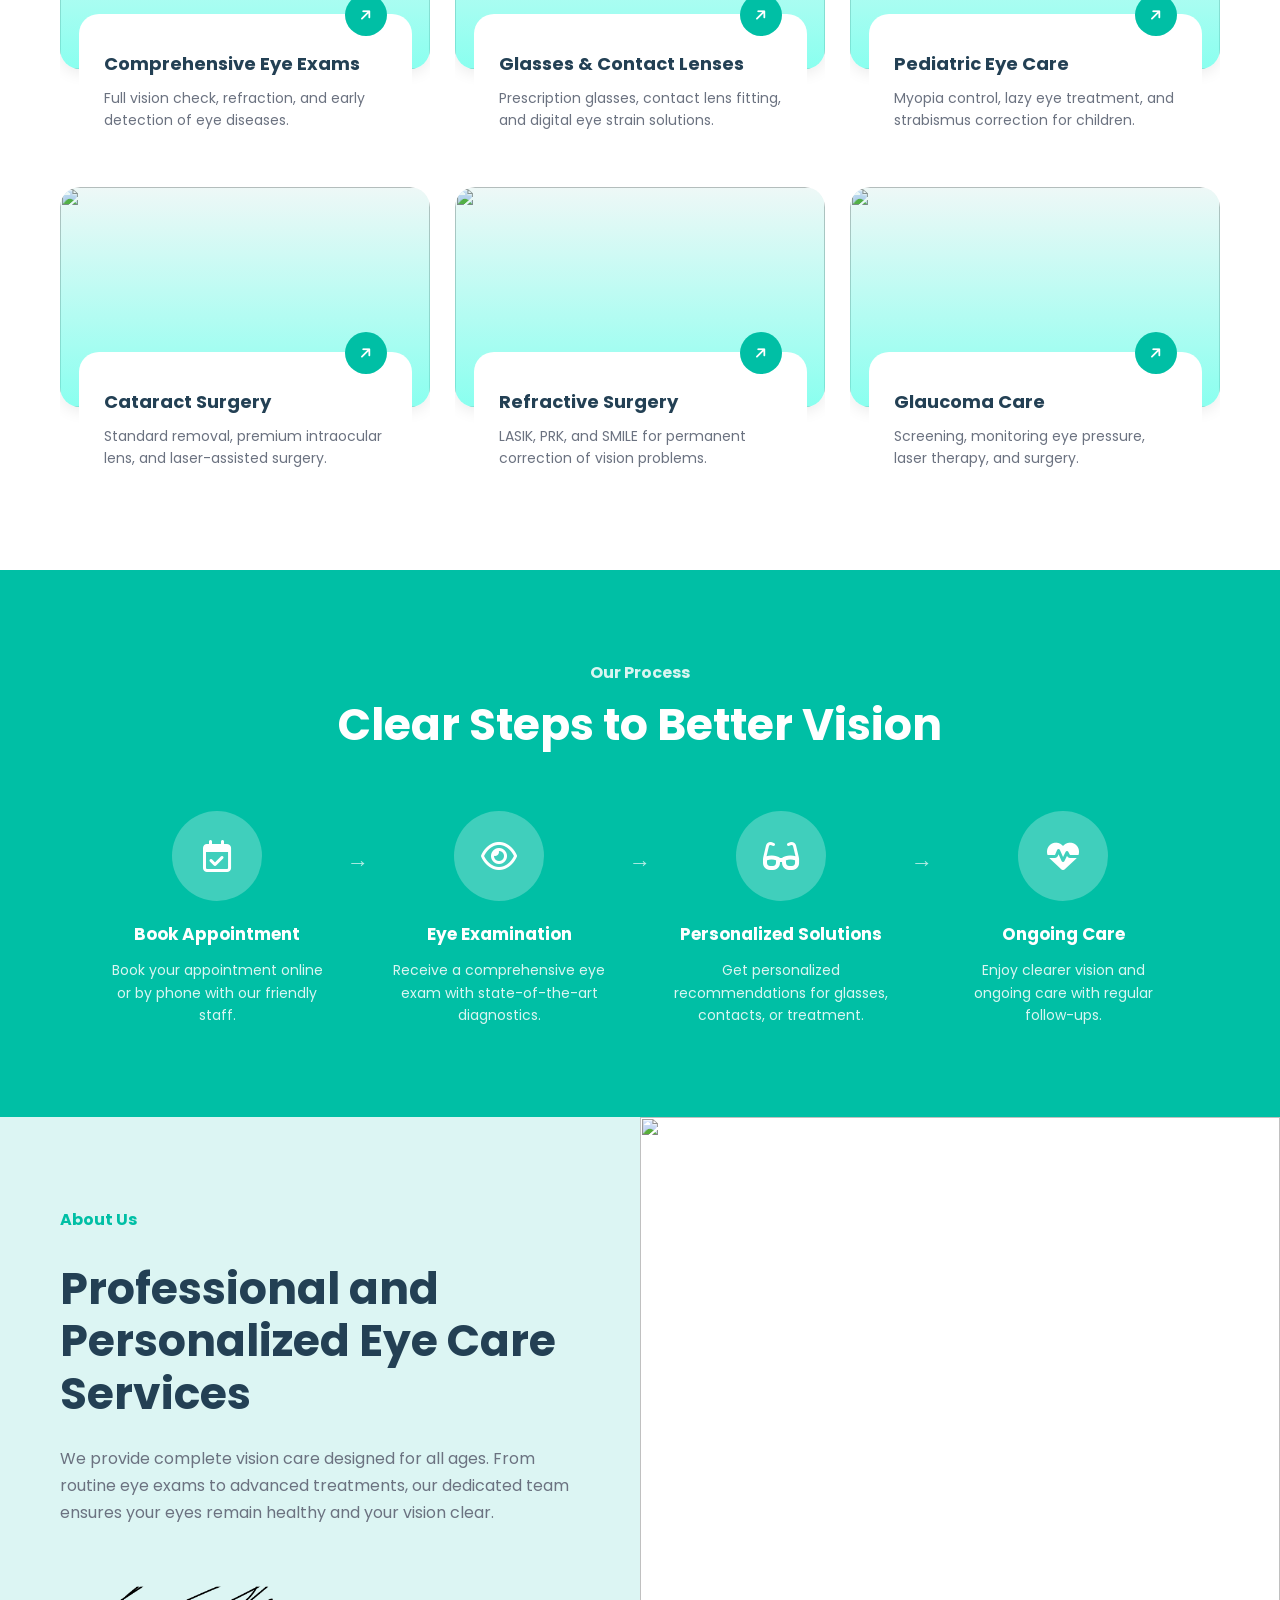
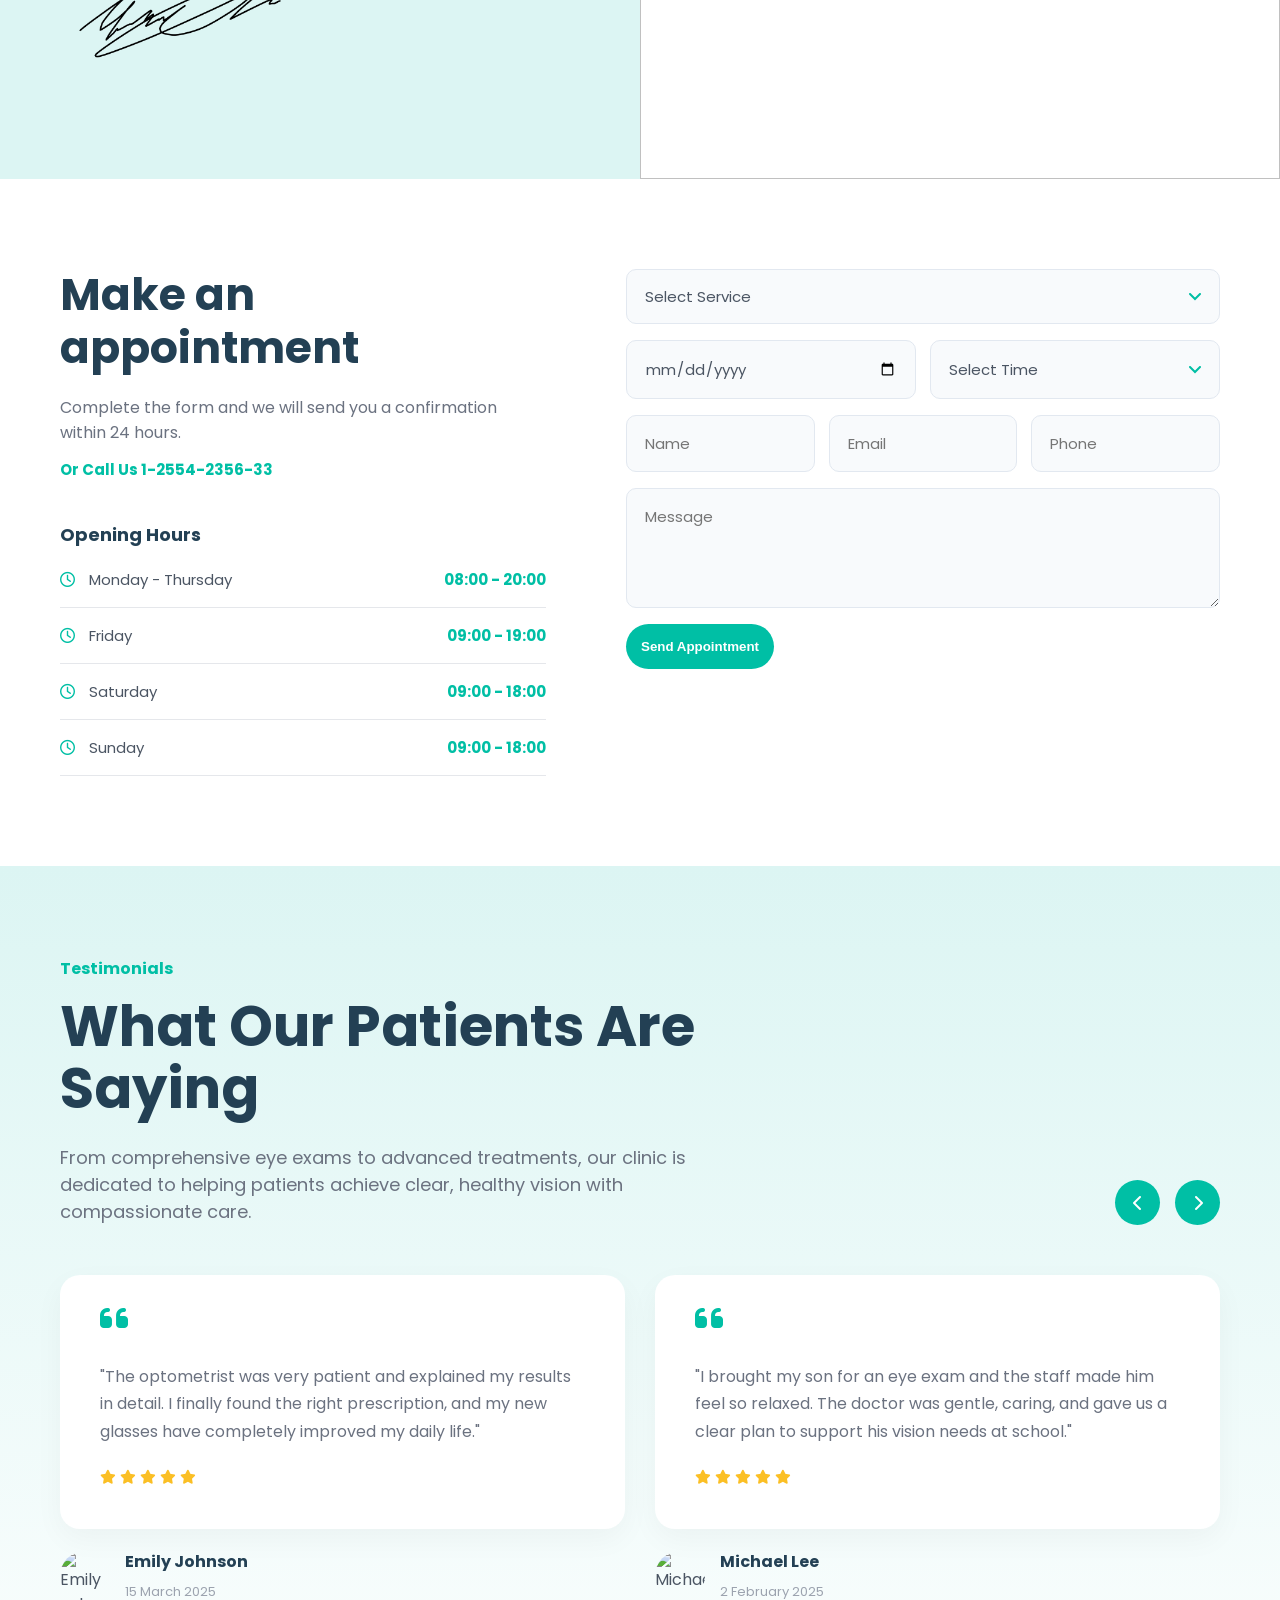
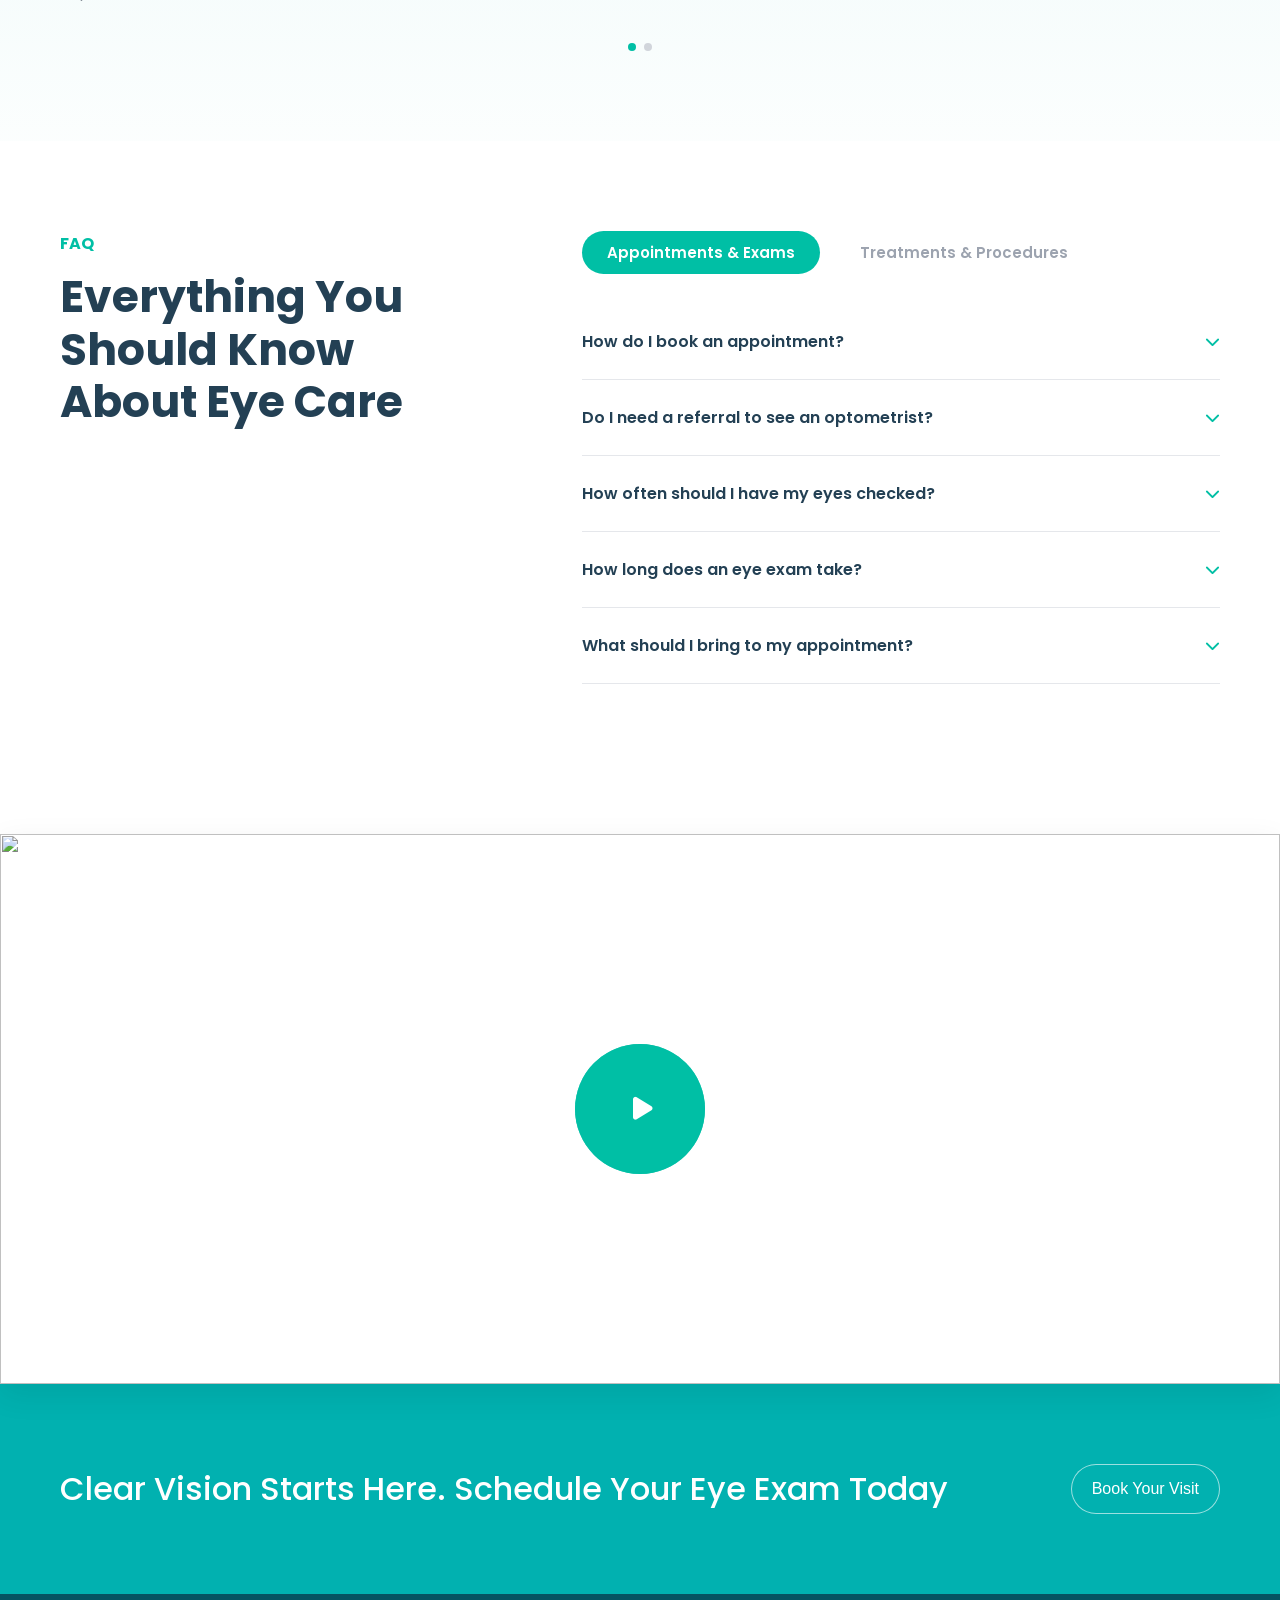
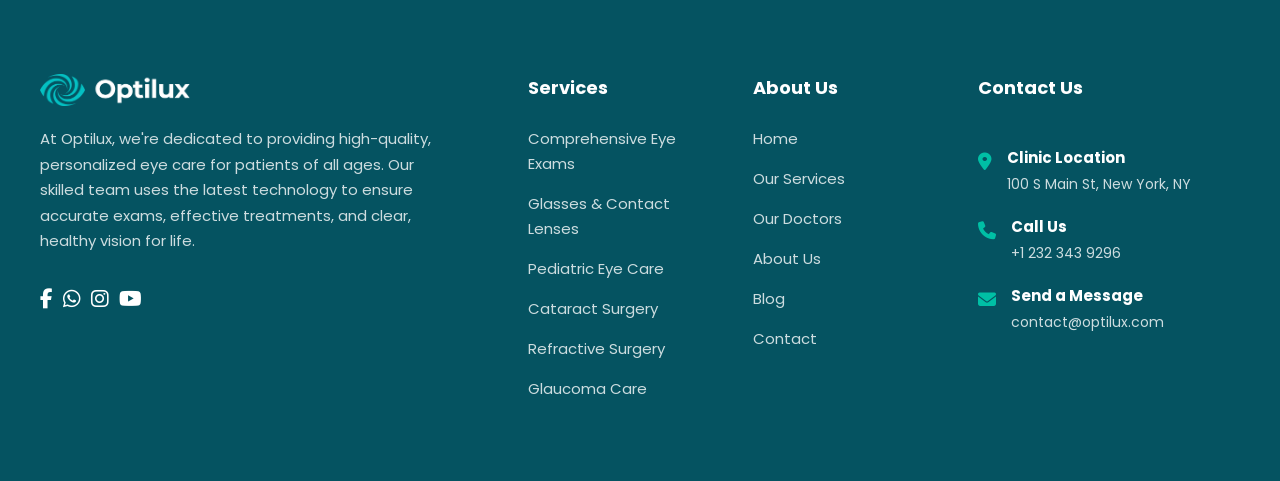
==== commit ed47c740: "feat: navbar dropdown for shop" ====
--- a/index.html
+++ b/index.html
@@ -16,6 +16,7 @@
 </head>
 
 <body>
+    
     <!-- !/ header -->
     <header class="theheader">
         <div class="logo">
@@ -33,7 +34,13 @@
                         <li><a href="testimonials.html">Testimonials</a></li>
                     </ul>
                 </li>
-                <li><a href="shop.html">Shop</a></li>
+                <li class="drop-list">
+                    <a href="">Shop <i class="fa-solid fa-angle-down"></i></a>
+                    <ul class="dropdown-menu">
+                        <li><a href="shop1.html">Shop 1</a></li>
+                        <li><a href="shop2.html">Shop 2</a></li>
+                    </ul>
+                </li>
                 <li><a href="blog.html">Blog</a></li>
                 <li><a href="contact.html">Contact</a></li>
             </ul>
